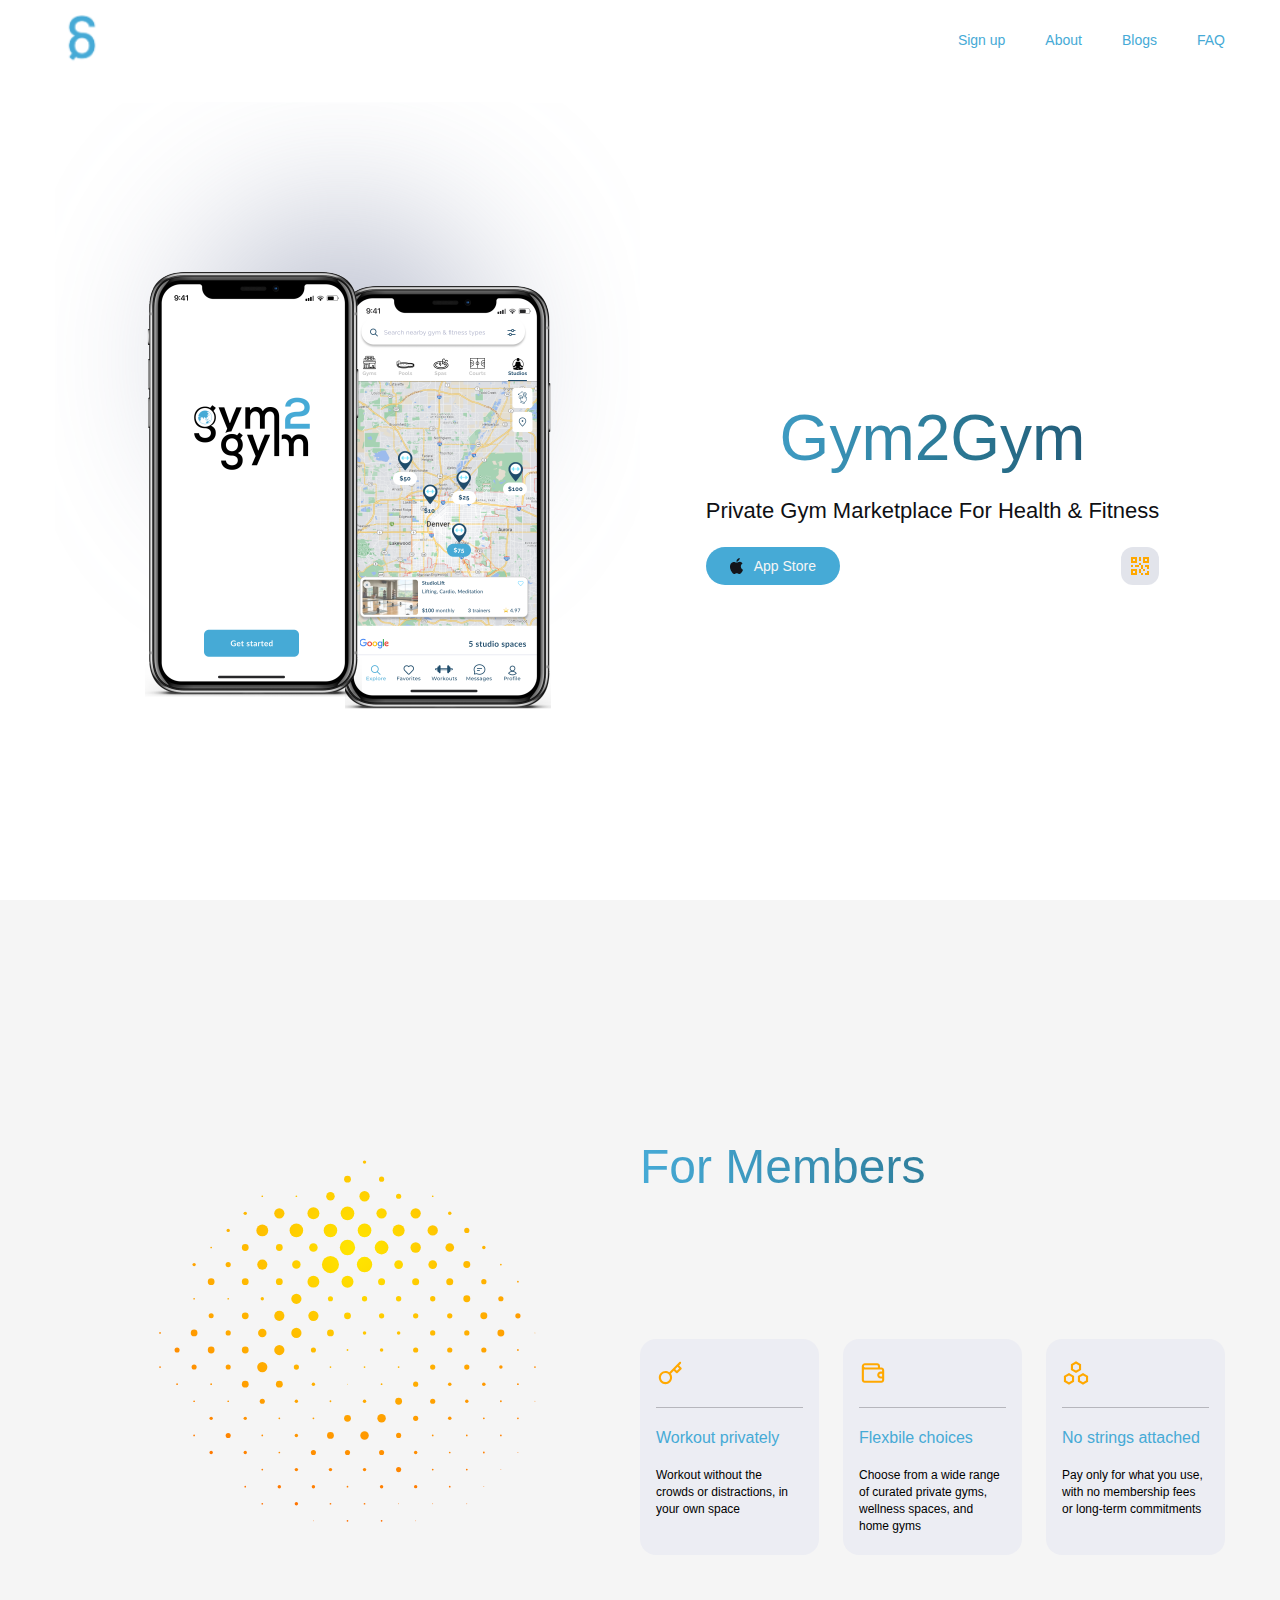
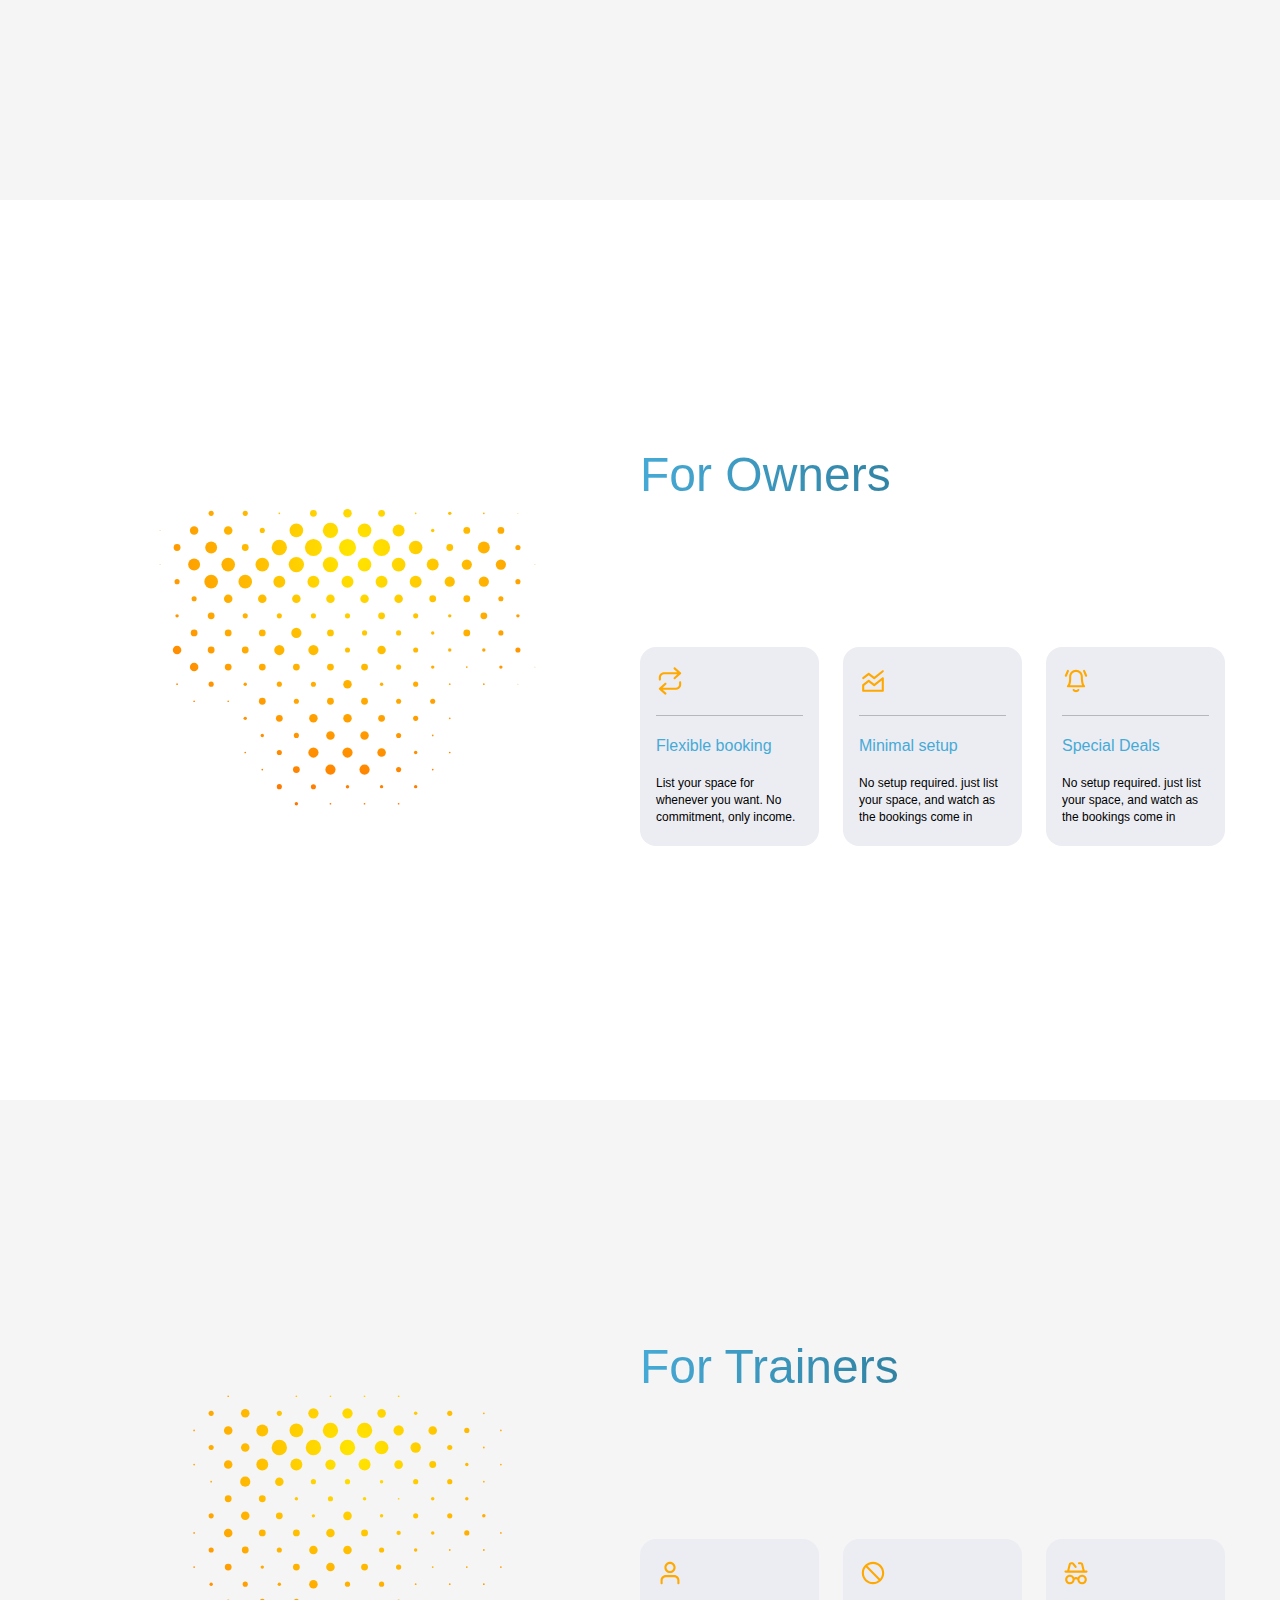
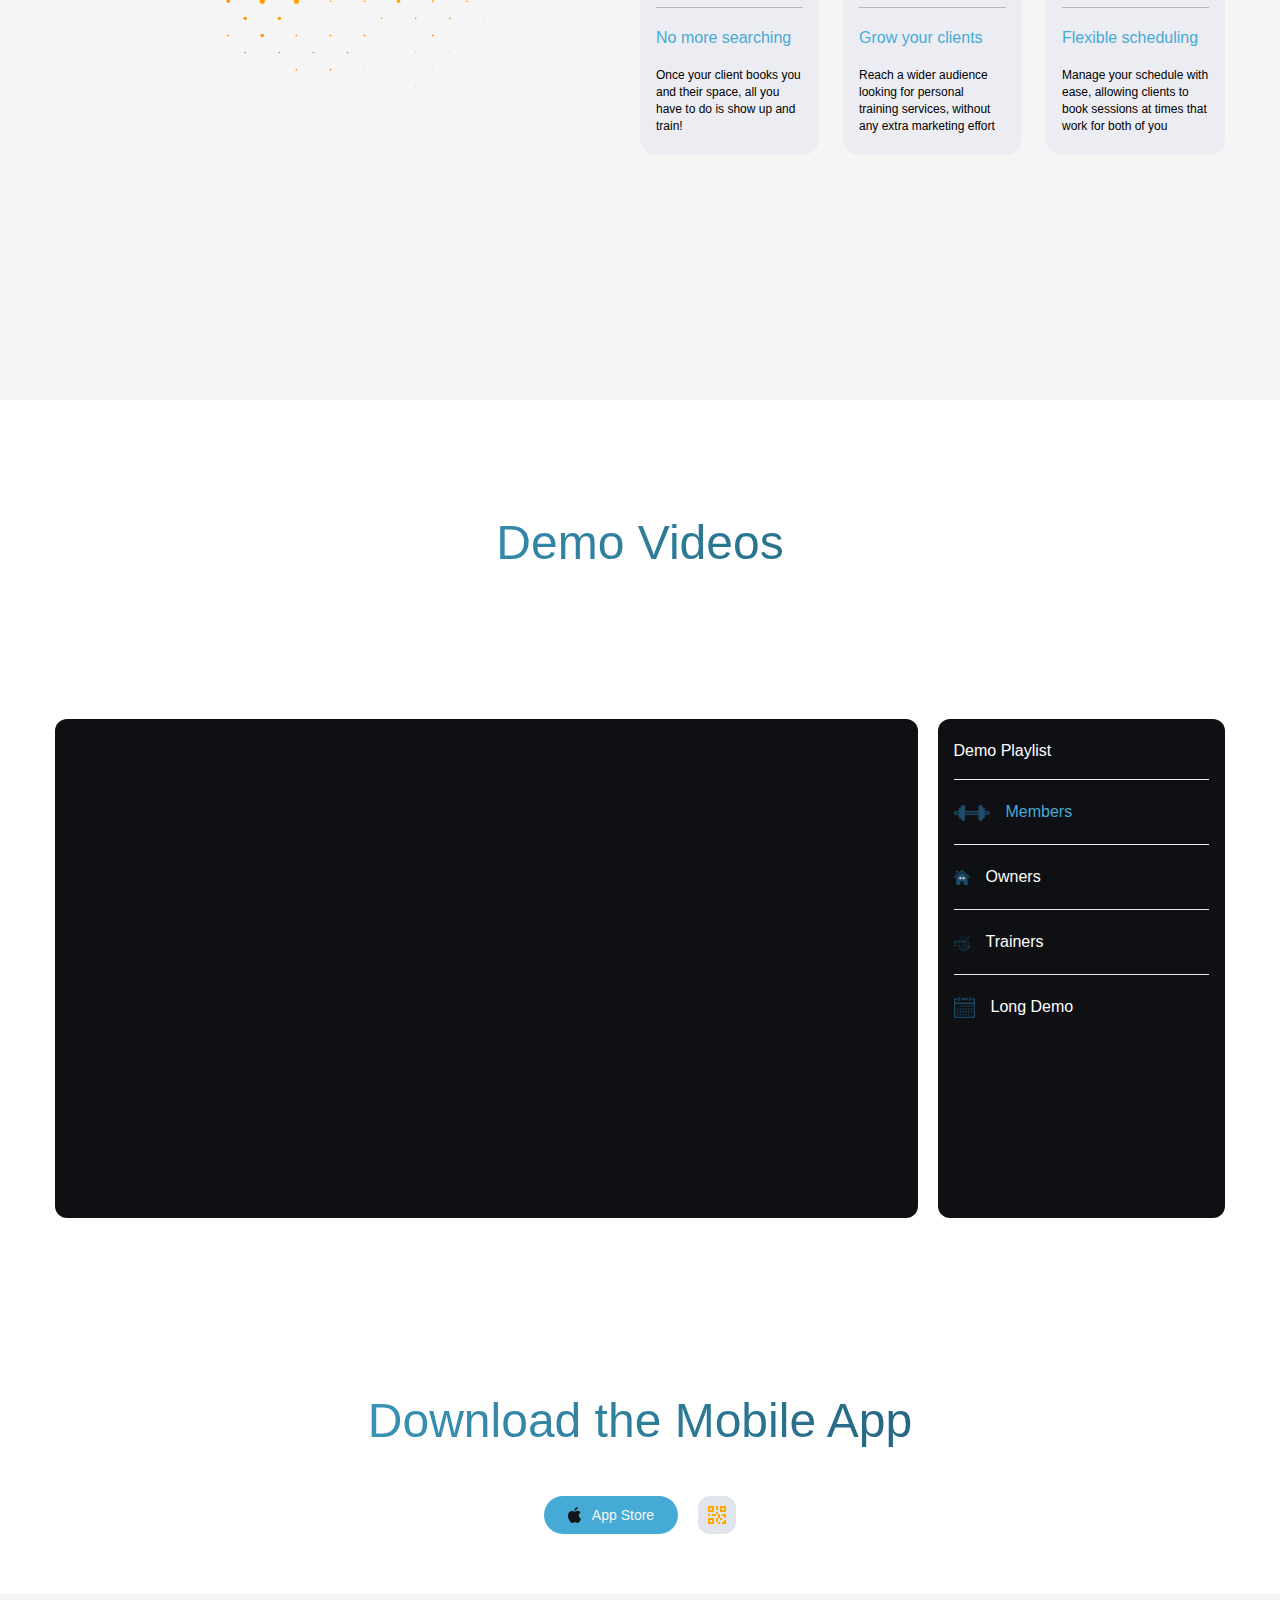
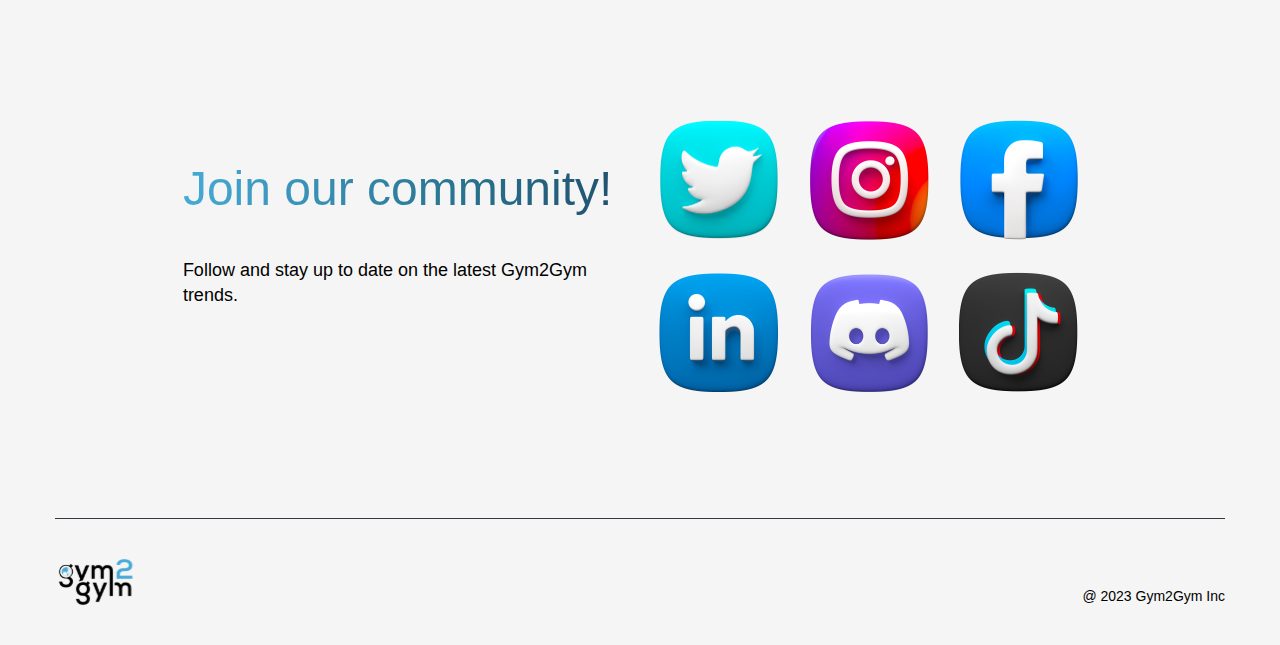
==== index.html @ 5cde36d1 "Updates" ====
<!doctype html><html lang="en"><head><meta property="og:title" content="Gym2Gym: Private fitness marketplace"/><meta property="og:description" content="Workout alone, monetize your space and make more training"/><meta property="og:image" content="https://images.squarespace-cdn.com/content/v1/6427b702afe20d4c73bdfea5/cabc0aff-1aff-4edd-b16f-970edc23be40/linktree.png?format=500w"/><meta property="og:url" content="https://draft.gym2gym.com"/><meta property="og:type" content="website"/><meta property="og:site_name" content="Gym2Gym"/><meta charset="utf-8"/><link rel="icon" href="/favicon.ico"/><meta name="viewport" content="width=device-width,initial-scale=1"/><meta name="theme-color" content="#46AAD6"/><link rel="apple-touch-icon" href="/logo192.png"/><link rel="manifest" href="/manifest.json"/><title>Gym2Gym Inc</title><link href="https://fonts.googleapis.com/css?family=IBM+Plex+Sans&display=swap" rel="stylesheet"><script src="https://cdn.jsdelivr.net/npm/jquery@3.4.1/dist/jquery.min.js"></script><link href="/static/css/2.68f0c4ae.chunk.css" rel="stylesheet"><link href="/static/css/main.1060219a.chunk.css" rel="stylesheet"></head><body><noscript>You need to enable JavaScript to run this app.</noscript><div id="root"></div><script>!function(e){function r(r){for(var n,l,f=r[0],i=r[1],a=r[2],c=0,s=[];c<f.length;c++)l=f[c],Object.prototype.hasOwnProperty.call(o,l)&&o[l]&&s.push(o[l][0]),o[l]=0;for(n in i)Object.prototype.hasOwnProperty.call(i,n)&&(e[n]=i[n]);for(p&&p(r);s.length;)s.shift()();return u.push.apply(u,a||[]),t()}function t(){for(var e,r=0;r<u.length;r++){for(var t=u[r],n=!0,f=1;f<t.length;f++){var i=t[f];0!==o[i]&&(n=!1)}n&&(u.splice(r--,1),e=l(l.s=t[0]))}return e}var n={},o={1:0},u=[];function l(r){if(n[r])return n[r].exports;var t=n[r]={i:r,l:!1,exports:{}};return e[r].call(t.exports,t,t.exports,l),t.l=!0,t.exports}l.m=e,l.c=n,l.d=function(e,r,t){l.o(e,r)||Object.defineProperty(e,r,{enumerable:!0,get:t})},l.r=function(e){"undefined"!=typeof Symbol&&Symbol.toStringTag&&Object.defineProperty(e,Symbol.toStringTag,{value:"Module"}),Object.defineProperty(e,"__esModule",{value:!0})},l.t=function(e,r){if(1&r&&(e=l(e)),8&r)return e;if(4&r&&"object"==typeof e&&e&&e.__esModule)return e;var t=Object.create(null);if(l.r(t),Object.defineProperty(t,"default",{enumerable:!0,value:e}),2&r&&"string"!=typeof e)for(var n in e)l.d(t,n,function(r){return e[r]}.bind(null,n));return t},l.n=function(e){var r=e&&e.__esModule?function(){return e.default}:function(){return e};return l.d(r,"a",r),r},l.o=function(e,r){return Object.prototype.hasOwnProperty.call(e,r)},l.p="/";var f=this["webpackJsonpg2g-v2"]=this["webpackJsonpg2g-v2"]||[],i=f.push.bind(f);f.push=r,f=f.slice();for(var a=0;a<f.length;a++)r(f[a]);var p=i;t()}([])</script><script src="/static/js/2.dd2d81be.chunk.js"></script><script src="/static/js/main.05eb0dbe.chunk.js"></script></body></html>
---- static/css/2.68f0c4ae.chunk.css ----
@charset "UTF-8";.slick-slider{box-sizing:border-box;-webkit-user-select:none;user-select:none;-webkit-touch-callout:none;-khtml-user-select:none;touch-action:pan-y;-webkit-tap-highlight-color:transparent}.slick-list,.slick-slider{position:relative;display:block}.slick-list{overflow:hidden;margin:0;padding:0}.slick-list:focus{outline:none}.slick-list.dragging{cursor:pointer;cursor:hand}.slick-slider .slick-list,.slick-slider .slick-track{-webkit-transform:translateZ(0);transform:translateZ(0)}.slick-track{position:relative;top:0;left:0;display:block;margin-left:auto;margin-right:auto}.slick-track:after,.slick-track:before{display:table;content:""}.slick-track:after{clear:both}.slick-loading .slick-track{visibility:hidden}.slick-slide{display:none;float:left;height:100%;min-height:1px}[dir=rtl] .slick-slide{float:right}.slick-slide img{display:block}.slick-slide.slick-loading img{display:none}.slick-slide.dragging img{pointer-events:none}.slick-initialized .slick-slide{display:block}.slick-loading .slick-slide{visibility:hidden}.slick-vertical .slick-slide{display:block;height:auto;border:1px solid transparent}.slick-arrow.slick-hidden{display:none}.slick-loading .slick-list{background:#fff url([data-uri]) 50% no-repeat}@font-face{font-family:"slick";font-weight:400;font-style:normal;src:url(/static/media/slick.ced611da.eot);src:url(/static/media/slick.ced611da.eot?#iefix) format("embedded-opentype"),url(/static/media/slick.b7c9e1e4.woff) format("woff"),url(/static/media/slick.d41f55a7.ttf) format("truetype"),url(/static/media/slick.f97e3bbf.svg#slick) format("svg")}.slick-next,.slick-prev{font-size:0;line-height:0;position:absolute;top:50%;display:block;width:20px;height:20px;padding:0;-webkit-transform:translateY(-50%);transform:translateY(-50%);cursor:pointer;border:none}.slick-next,.slick-next:focus,.slick-next:hover,.slick-prev,.slick-prev:focus,.slick-prev:hover{color:transparent;outline:none;background:transparent}.slick-next:focus:before,.slick-next:hover:before,.slick-prev:focus:before,.slick-prev:hover:before{opacity:1}.slick-next.slick-disabled:before,.slick-prev.slick-disabled:before{opacity:.25}.slick-next:before,.slick-prev:before{font-family:"slick";font-size:20px;line-height:1;opacity:.75;color:#fff;-webkit-font-smoothing:antialiased;-moz-osx-font-smoothing:grayscale}.slick-prev{left:-25px}[dir=rtl] .slick-prev{right:-25px;left:auto}.slick-prev:before{content:"←"}[dir=rtl] .slick-prev:before{content:"→"}.slick-next{right:-25px}[dir=rtl] .slick-next{right:auto;left:-25px}.slick-next:before{content:"→"}[dir=rtl] .slick-next:before{content:"←"}.slick-dotted.slick-slider{margin-bottom:30px}.slick-dots{position:absolute;bottom:-25px;display:block;width:100%;padding:0;margin:0;list-style:none;text-align:center}.slick-dots li{position:relative;display:inline-block;margin:0 5px;padding:0}.slick-dots li,.slick-dots li button{width:20px;height:20px;cursor:pointer}.slick-dots li button{font-size:0;line-height:0;display:block;padding:5px;color:transparent;border:0;outline:none;background:transparent}.slick-dots li button:focus,.slick-dots li button:hover{outline:none}.slick-dots li button:focus:before,.slick-dots li button:hover:before{opacity:1}.slick-dots li button:before{font-family:"slick";font-size:6px;line-height:20px;position:absolute;top:0;left:0;width:20px;height:20px;content:"•";text-align:center;opacity:.25;color:#000;-webkit-font-smoothing:antialiased;-moz-osx-font-smoothing:grayscale}.slick-dots li.slick-active button:before{opacity:.75;color:#000}
/*# sourceMappingURL=2.68f0c4ae.chunk.css.map */
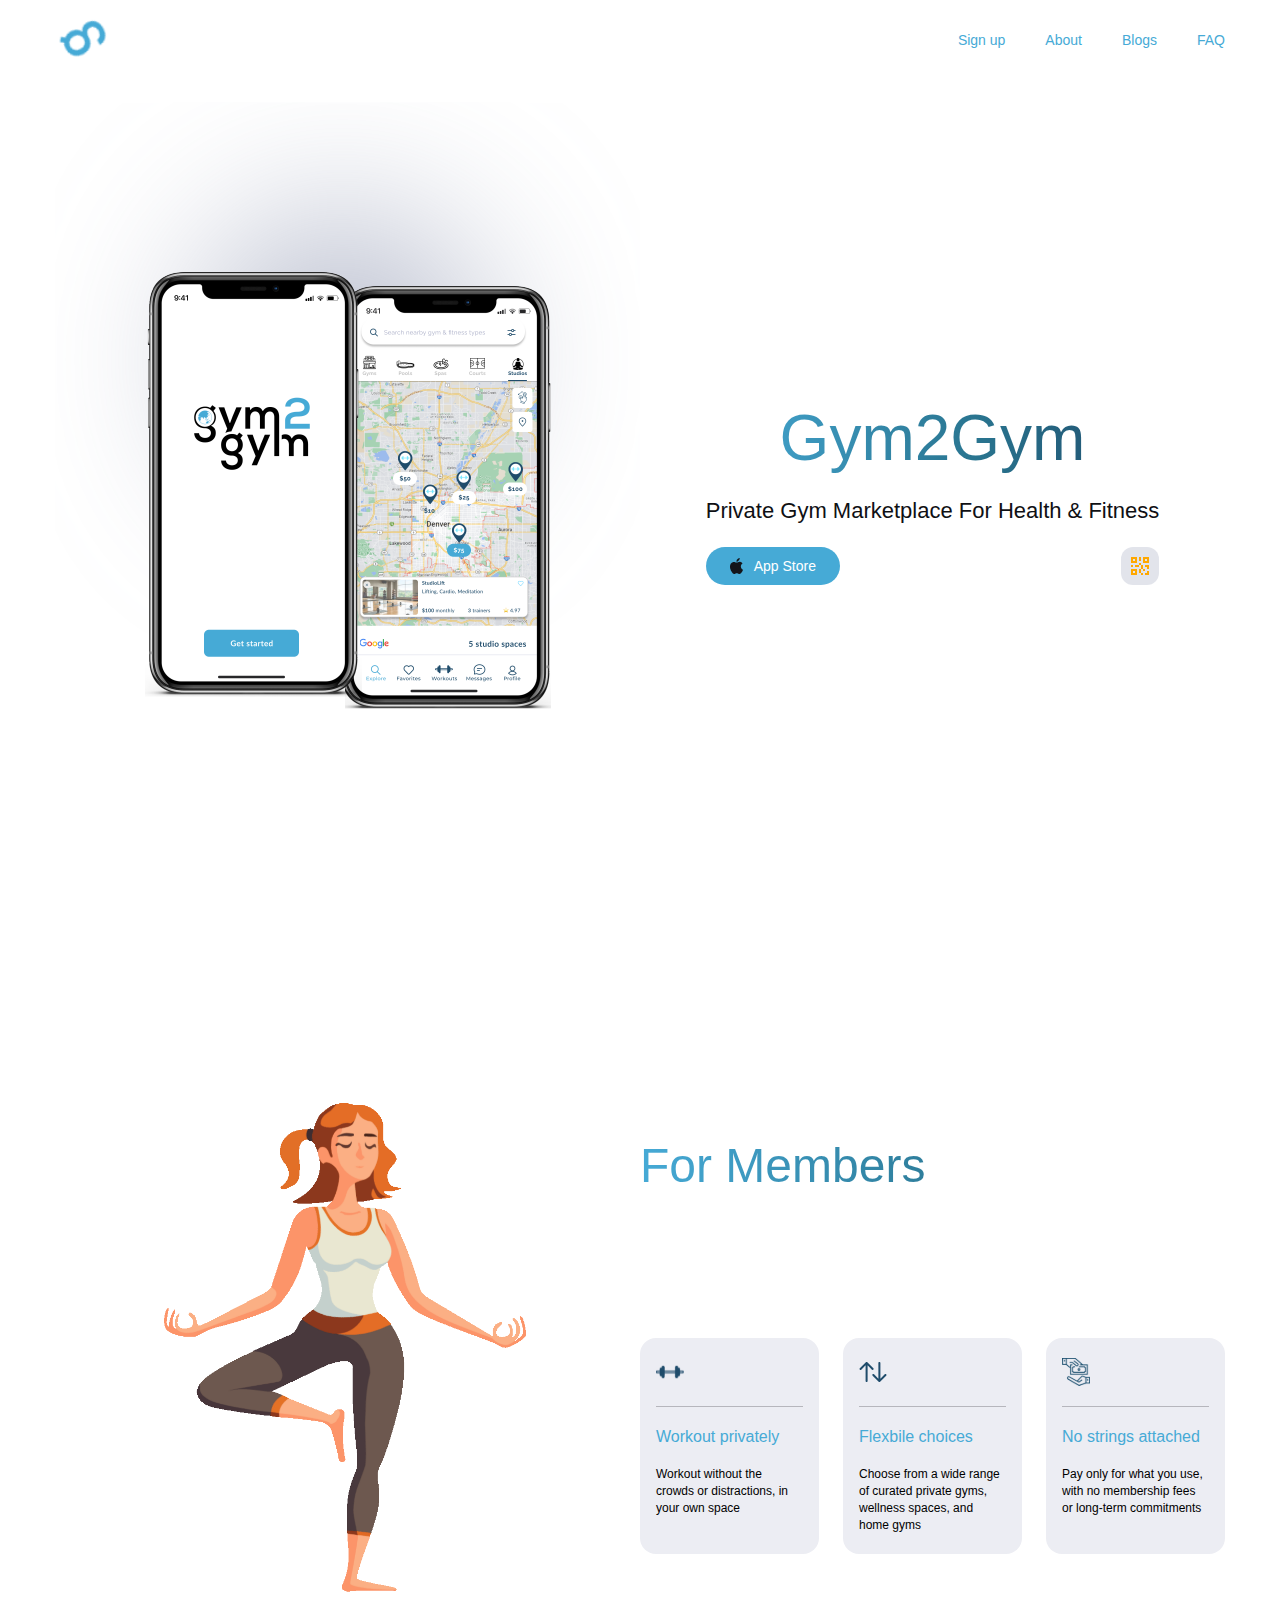
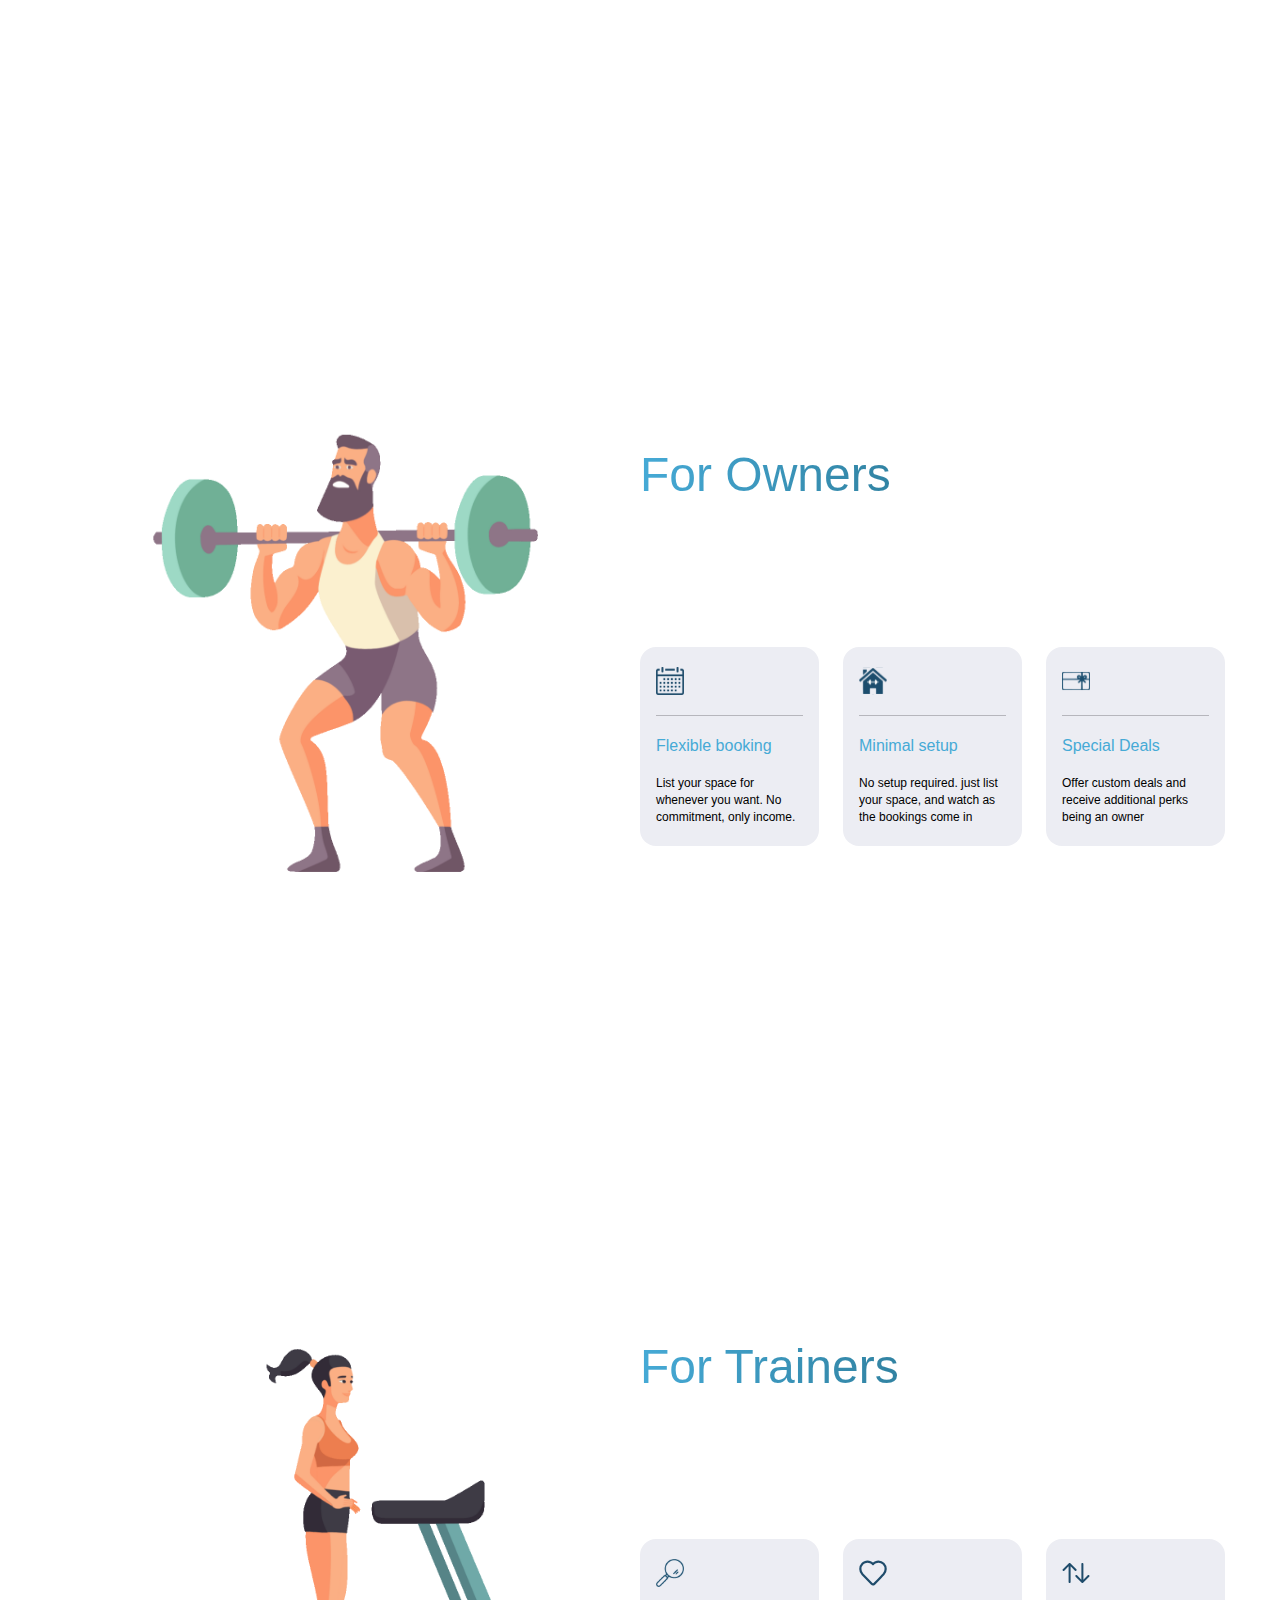
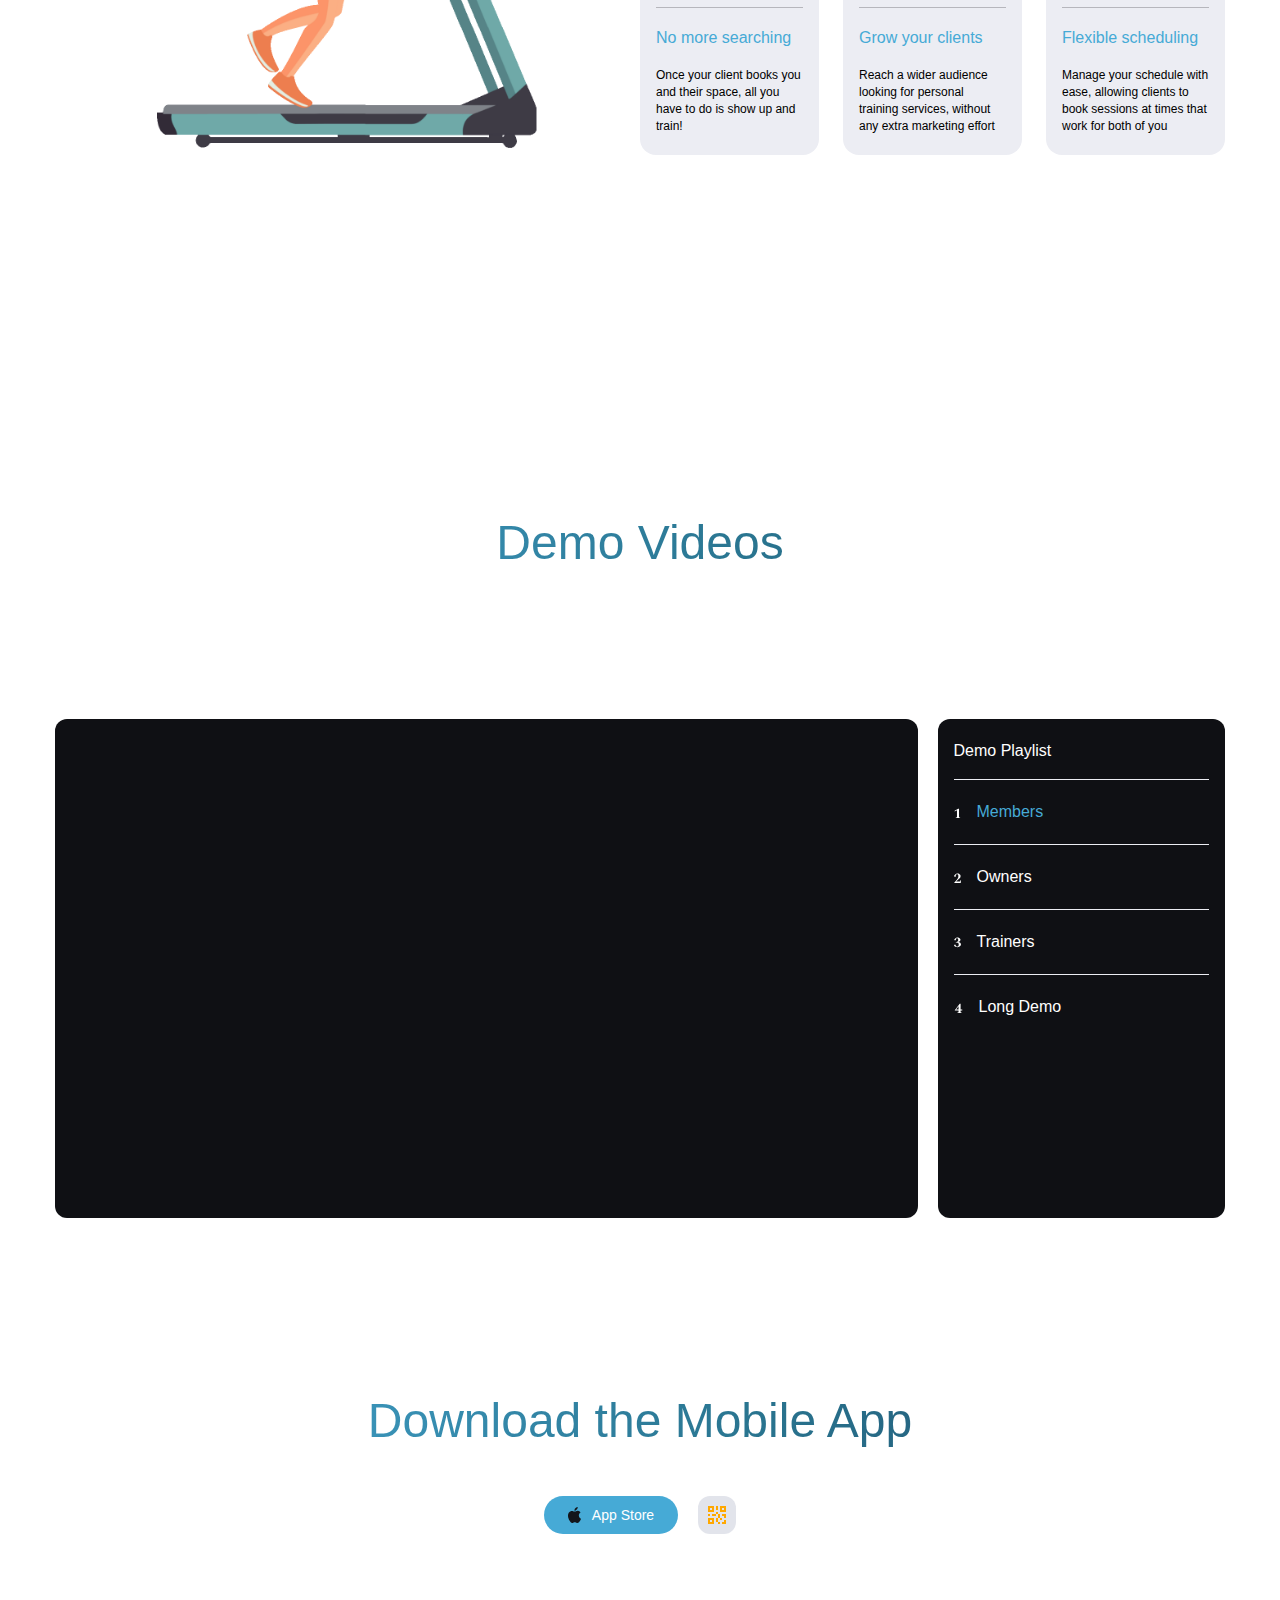
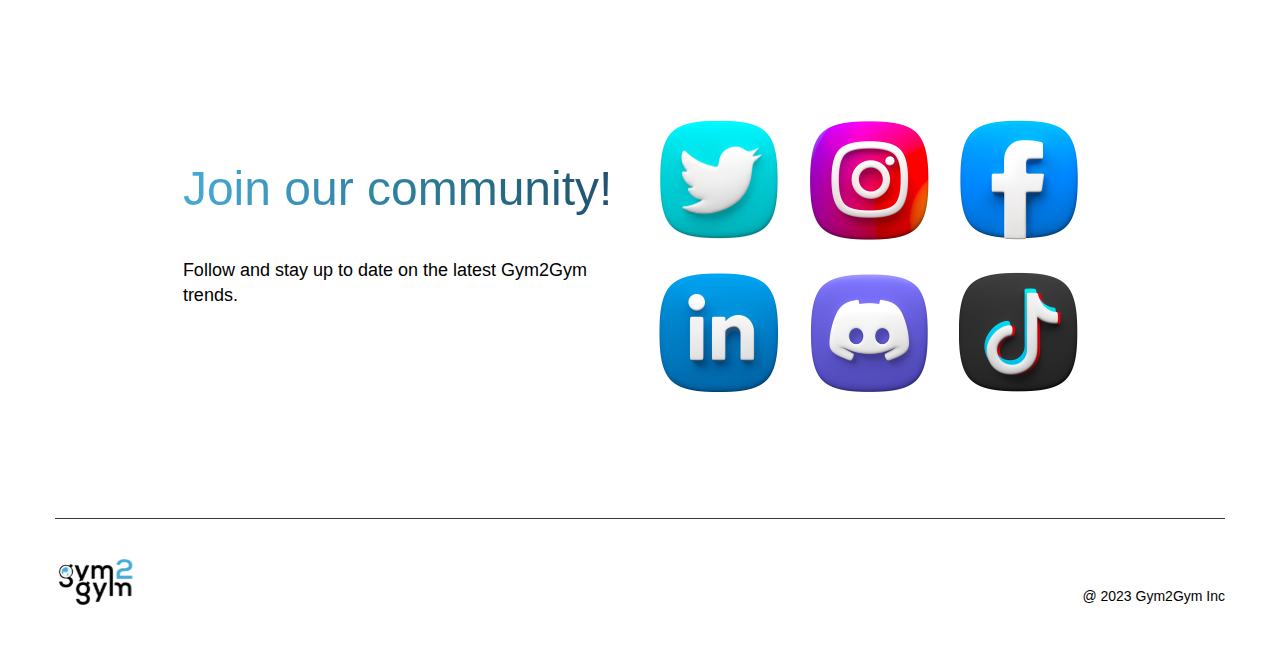
==== commit 5f836e7f: "Updates" ====
--- a/index.html
+++ b/index.html
@@ -1 +1 @@
-<!doctype html><html lang="en"><head><meta property="og:title" content="Gym2Gym: Private fitness marketplace"/><meta property="og:description" content="Workout alone, monetize your space and make more training"/><meta property="og:image" content="https://images.squarespace-cdn.com/content/v1/6427b702afe20d4c73bdfea5/cabc0aff-1aff-4edd-b16f-970edc23be40/linktree.png?format=500w"/><meta property="og:url" content="https://draft.gym2gym.com"/><meta property="og:type" content="website"/><meta property="og:site_name" content="Gym2Gym"/><meta charset="utf-8"/><link rel="icon" href="/favicon.ico"/><meta name="viewport" content="width=device-width,initial-scale=1"/><meta name="theme-color" content="#46AAD6"/><link rel="apple-touch-icon" href="/logo192.png"/><link rel="manifest" href="/manifest.json"/><title>Gym2Gym Inc</title><link href="https://fonts.googleapis.com/css?family=IBM+Plex+Sans&display=swap" rel="stylesheet"><script src="https://cdn.jsdelivr.net/npm/jquery@3.4.1/dist/jquery.min.js"></script><link href="/static/css/2.68f0c4ae.chunk.css" rel="stylesheet"><link href="/static/css/main.1060219a.chunk.css" rel="stylesheet"></head><body><noscript>You need to enable JavaScript to run this app.</noscript><div id="root"></div><script>!function(e){function r(r){for(var n,l,f=r[0],i=r[1],a=r[2],c=0,s=[];c<f.length;c++)l=f[c],Object.prototype.hasOwnProperty.call(o,l)&&o[l]&&s.push(o[l][0]),o[l]=0;for(n in i)Object.prototype.hasOwnProperty.call(i,n)&&(e[n]=i[n]);for(p&&p(r);s.length;)s.shift()();return u.push.apply(u,a||[]),t()}function t(){for(var e,r=0;r<u.length;r++){for(var t=u[r],n=!0,f=1;f<t.length;f++){var i=t[f];0!==o[i]&&(n=!1)}n&&(u.splice(r--,1),e=l(l.s=t[0]))}return e}var n={},o={1:0},u=[];function l(r){if(n[r])return n[r].exports;var t=n[r]={i:r,l:!1,exports:{}};return e[r].call(t.exports,t,t.exports,l),t.l=!0,t.exports}l.m=e,l.c=n,l.d=function(e,r,t){l.o(e,r)||Object.defineProperty(e,r,{enumerable:!0,get:t})},l.r=function(e){"undefined"!=typeof Symbol&&Symbol.toStringTag&&Object.defineProperty(e,Symbol.toStringTag,{value:"Module"}),Object.defineProperty(e,"__esModule",{value:!0})},l.t=function(e,r){if(1&r&&(e=l(e)),8&r)return e;if(4&r&&"object"==typeof e&&e&&e.__esModule)return e;var t=Object.create(null);if(l.r(t),Object.defineProperty(t,"default",{enumerable:!0,value:e}),2&r&&"string"!=typeof e)for(var n in e)l.d(t,n,function(r){return e[r]}.bind(null,n));return t},l.n=function(e){var r=e&&e.__esModule?function(){return e.default}:function(){return e};return l.d(r,"a",r),r},l.o=function(e,r){return Object.prototype.hasOwnProperty.call(e,r)},l.p="/";var f=this["webpackJsonpg2g-v2"]=this["webpackJsonpg2g-v2"]||[],i=f.push.bind(f);f.push=r,f=f.slice();for(var a=0;a<f.length;a++)r(f[a]);var p=i;t()}([])</script><script src="/static/js/2.dd2d81be.chunk.js"></script><script src="/static/js/main.05eb0dbe.chunk.js"></script></body></html>+<!doctype html><html lang="en"><head><meta property="og:title" content="Gym2Gym: Private fitness marketplace"/><meta property="og:description" content="Workout alone, monetize your space and make more training"/><meta property="og:image" content="https://images.squarespace-cdn.com/content/v1/6427b702afe20d4c73bdfea5/cabc0aff-1aff-4edd-b16f-970edc23be40/linktree.png?format=500w"/><meta property="og:url" content="https://draft.gym2gym.com"/><meta property="og:type" content="website"/><meta property="og:site_name" content="Gym2Gym"/><meta charset="utf-8"/><link rel="icon" href="/favicon.ico"/><meta name="viewport" content="width=device-width,initial-scale=1"/><meta name="theme-color" content="#46AAD6"/><link rel="apple-touch-icon" href="/logo192.png"/><link rel="manifest" href="/manifest.json"/><title>Gym2Gym Inc</title><link href="https://fonts.googleapis.com/css?family=IBM+Plex+Sans&display=swap" rel="stylesheet"><script src="https://cdn.jsdelivr.net/npm/jquery@3.4.1/dist/jquery.min.js"></script><link href="/static/css/2.68f0c4ae.chunk.css" rel="stylesheet"><link href="/static/css/main.f23c7649.chunk.css" rel="stylesheet"></head><body><noscript>You need to enable JavaScript to run this app.</noscript><div id="root"></div><script>!function(e){function r(r){for(var n,l,f=r[0],i=r[1],a=r[2],c=0,s=[];c<f.length;c++)l=f[c],Object.prototype.hasOwnProperty.call(o,l)&&o[l]&&s.push(o[l][0]),o[l]=0;for(n in i)Object.prototype.hasOwnProperty.call(i,n)&&(e[n]=i[n]);for(p&&p(r);s.length;)s.shift()();return u.push.apply(u,a||[]),t()}function t(){for(var e,r=0;r<u.length;r++){for(var t=u[r],n=!0,f=1;f<t.length;f++){var i=t[f];0!==o[i]&&(n=!1)}n&&(u.splice(r--,1),e=l(l.s=t[0]))}return e}var n={},o={1:0},u=[];function l(r){if(n[r])return n[r].exports;var t=n[r]={i:r,l:!1,exports:{}};return e[r].call(t.exports,t,t.exports,l),t.l=!0,t.exports}l.m=e,l.c=n,l.d=function(e,r,t){l.o(e,r)||Object.defineProperty(e,r,{enumerable:!0,get:t})},l.r=function(e){"undefined"!=typeof Symbol&&Symbol.toStringTag&&Object.defineProperty(e,Symbol.toStringTag,{value:"Module"}),Object.defineProperty(e,"__esModule",{value:!0})},l.t=function(e,r){if(1&r&&(e=l(e)),8&r)return e;if(4&r&&"object"==typeof e&&e&&e.__esModule)return e;var t=Object.create(null);if(l.r(t),Object.defineProperty(t,"default",{enumerable:!0,value:e}),2&r&&"string"!=typeof e)for(var n in e)l.d(t,n,function(r){return e[r]}.bind(null,n));return t},l.n=function(e){var r=e&&e.__esModule?function(){return e.default}:function(){return e};return l.d(r,"a",r),r},l.o=function(e,r){return Object.prototype.hasOwnProperty.call(e,r)},l.p="/";var f=this["webpackJsonpg2g-v2"]=this["webpackJsonpg2g-v2"]||[],i=f.push.bind(f);f.push=r,f=f.slice();for(var a=0;a<f.length;a++)r(f[a]);var p=i;t()}([])</script><script src="/static/js/2.d4641052.chunk.js"></script><script src="/static/js/main.b7a47eb3.chunk.js"></script></body></html>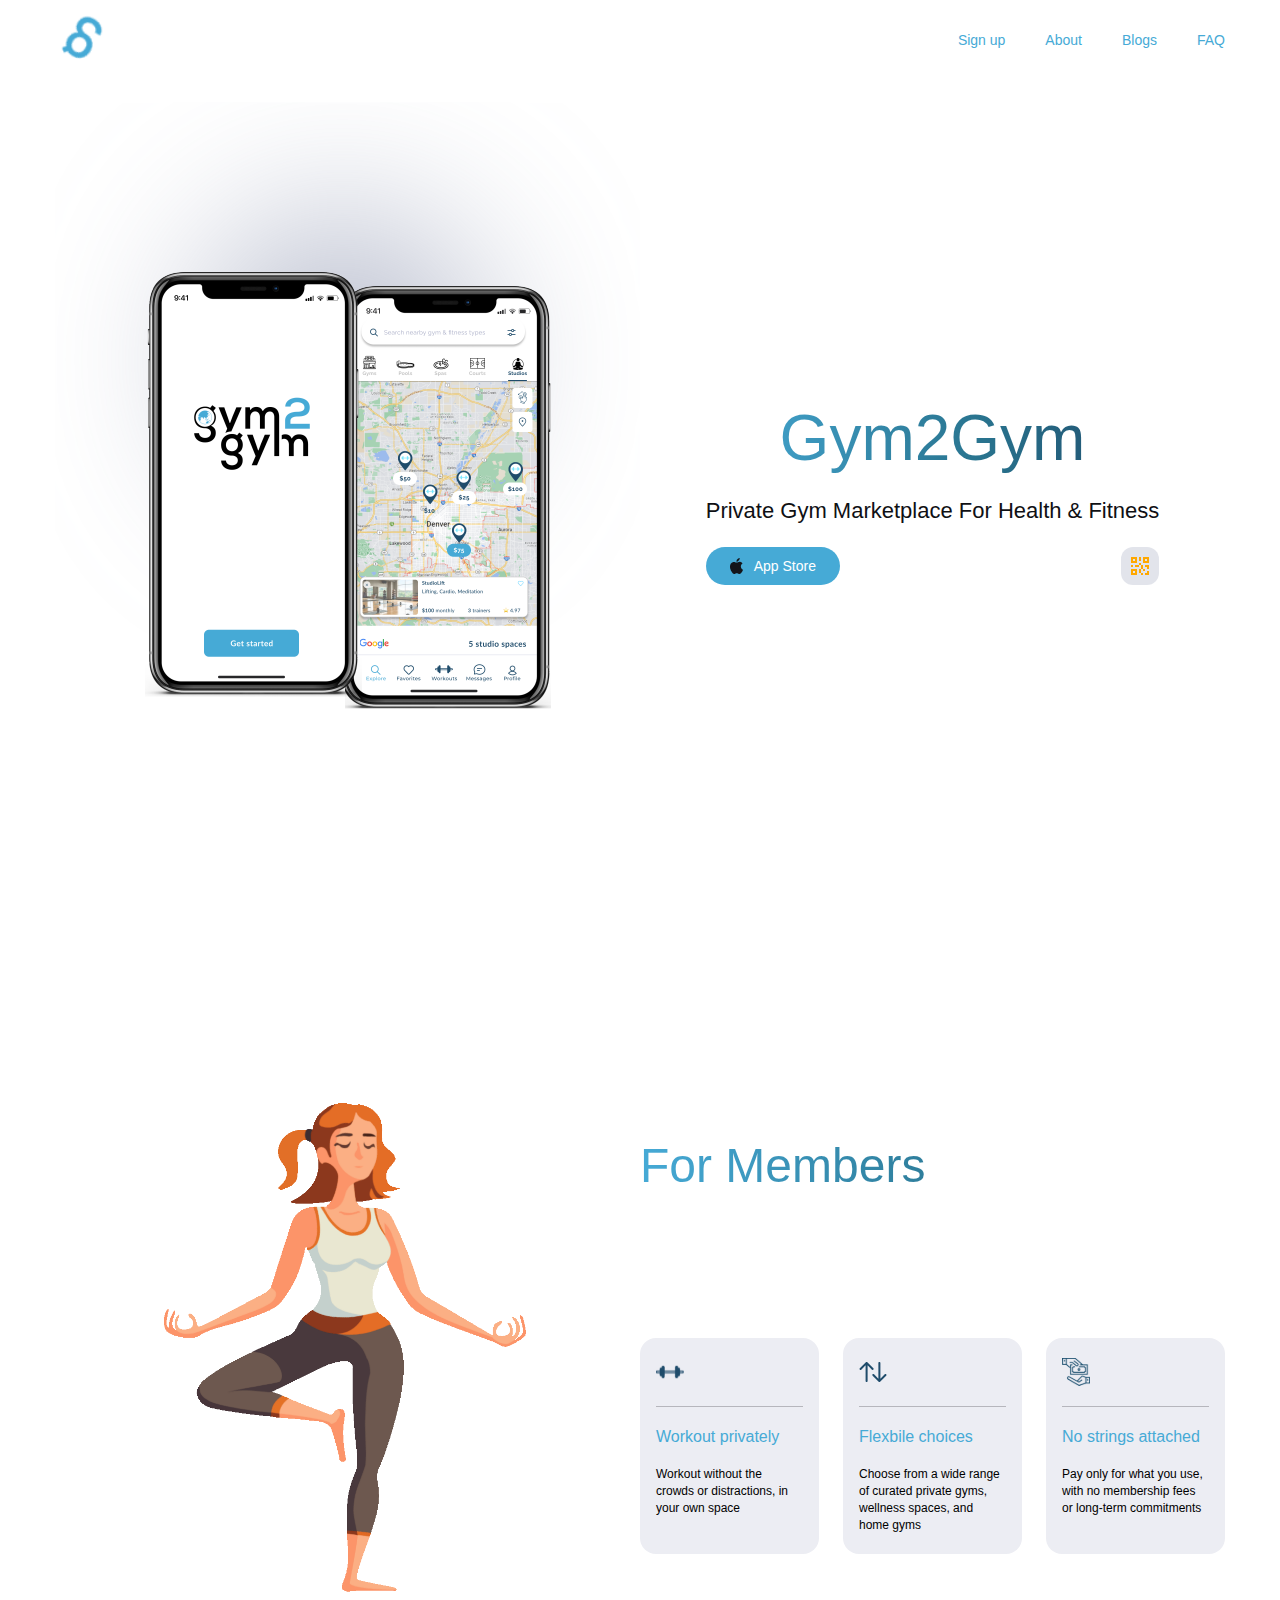
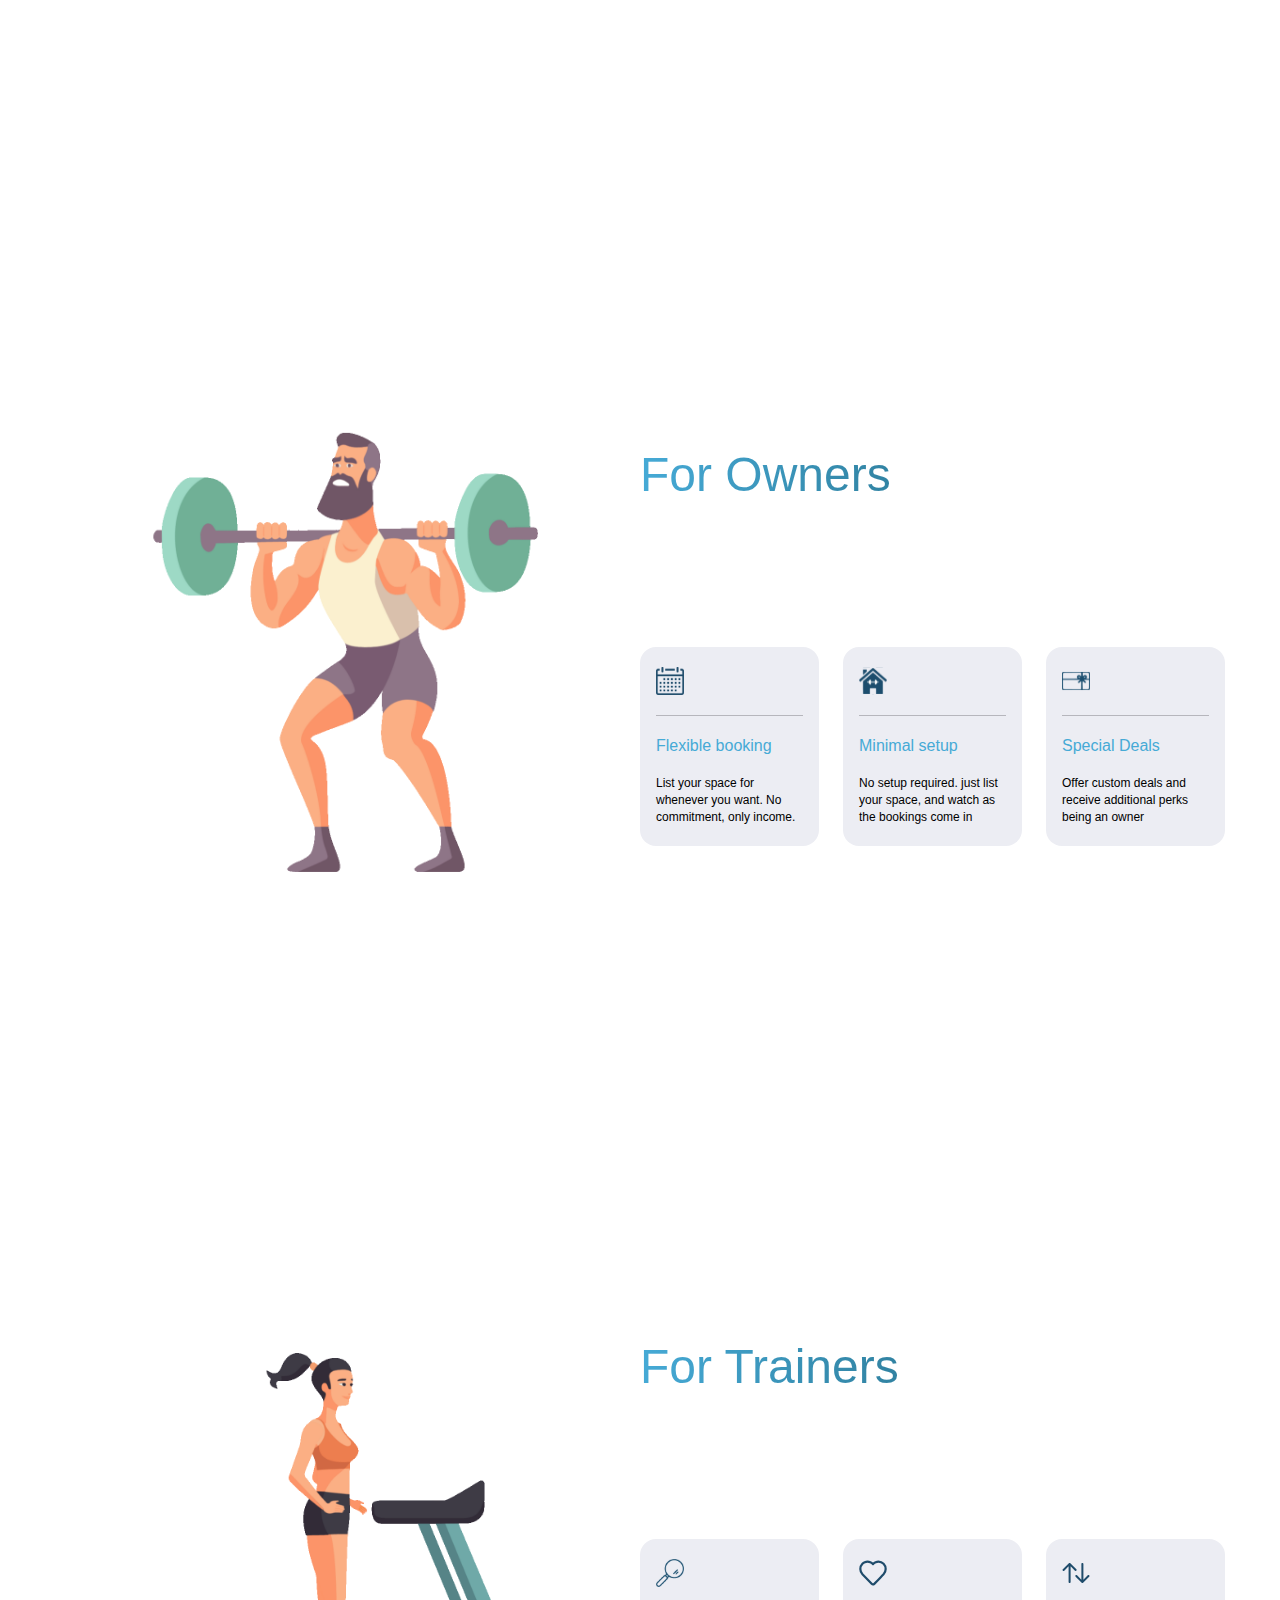
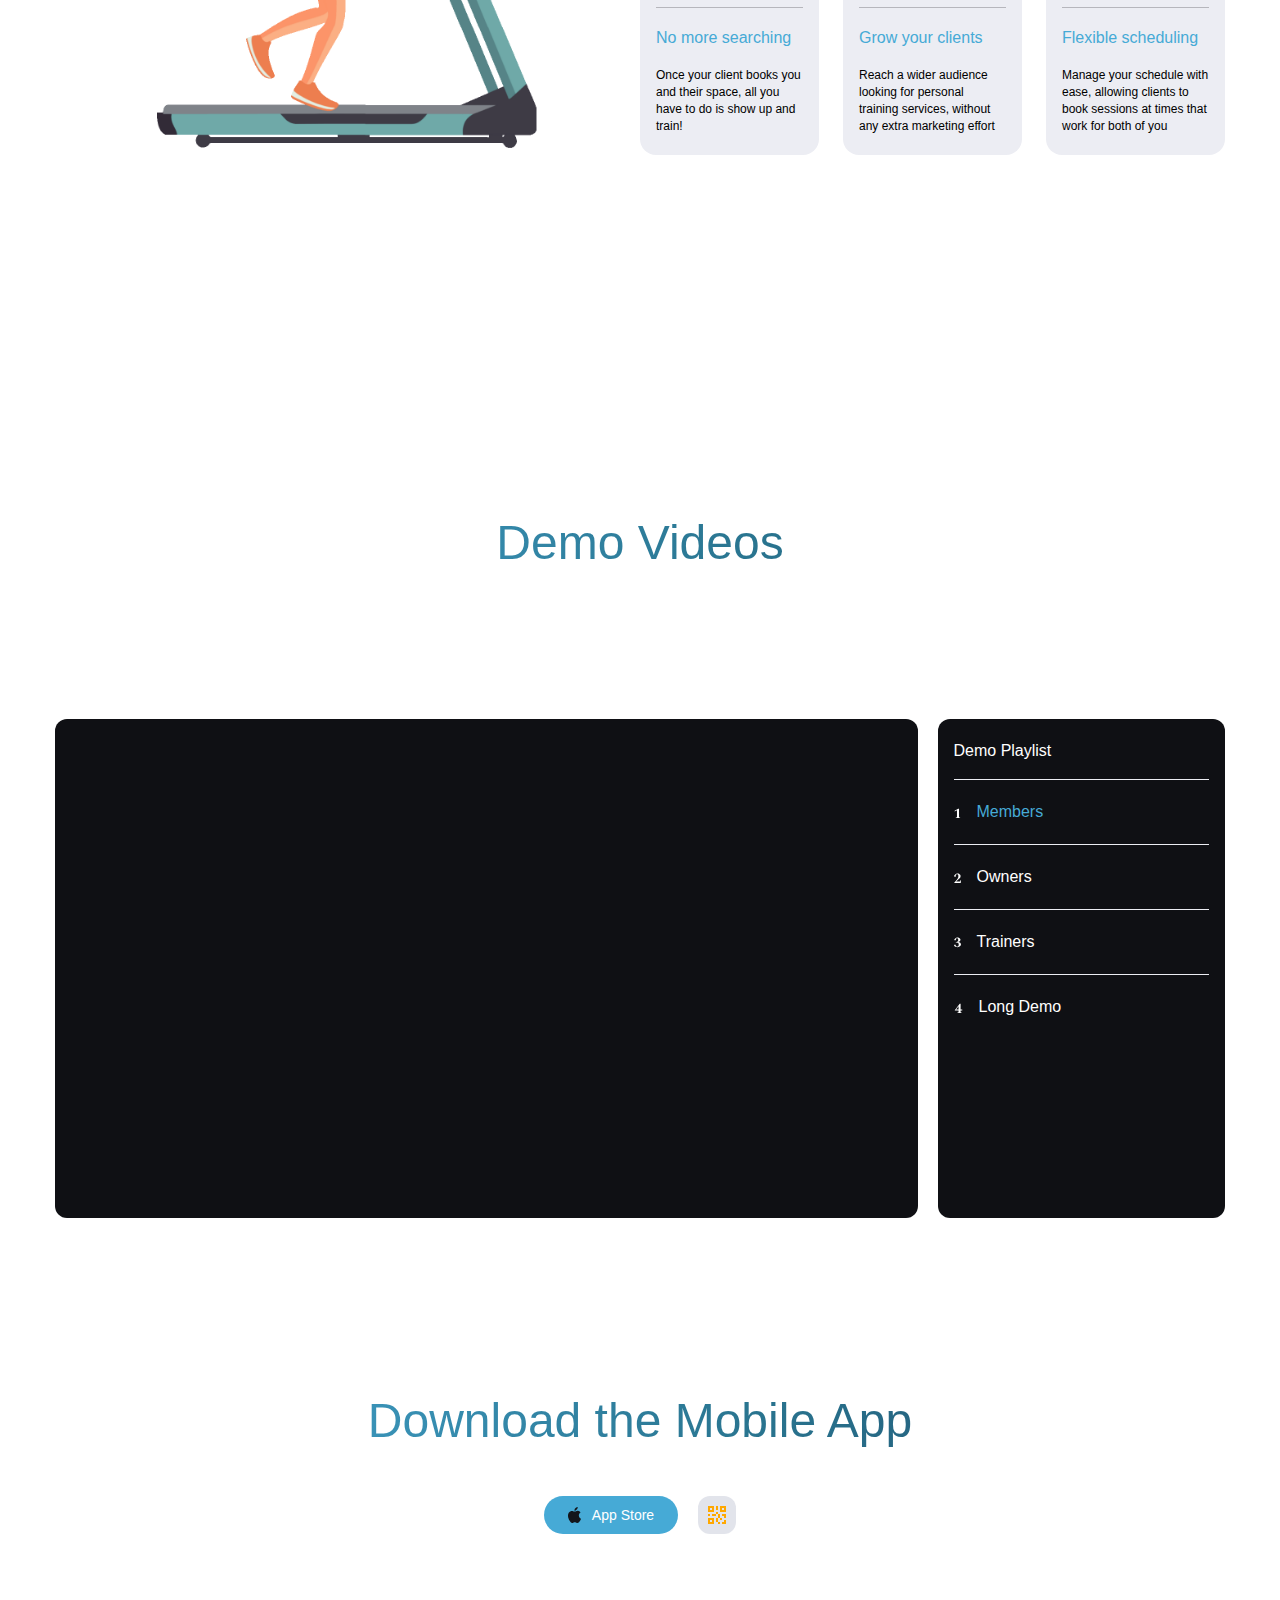
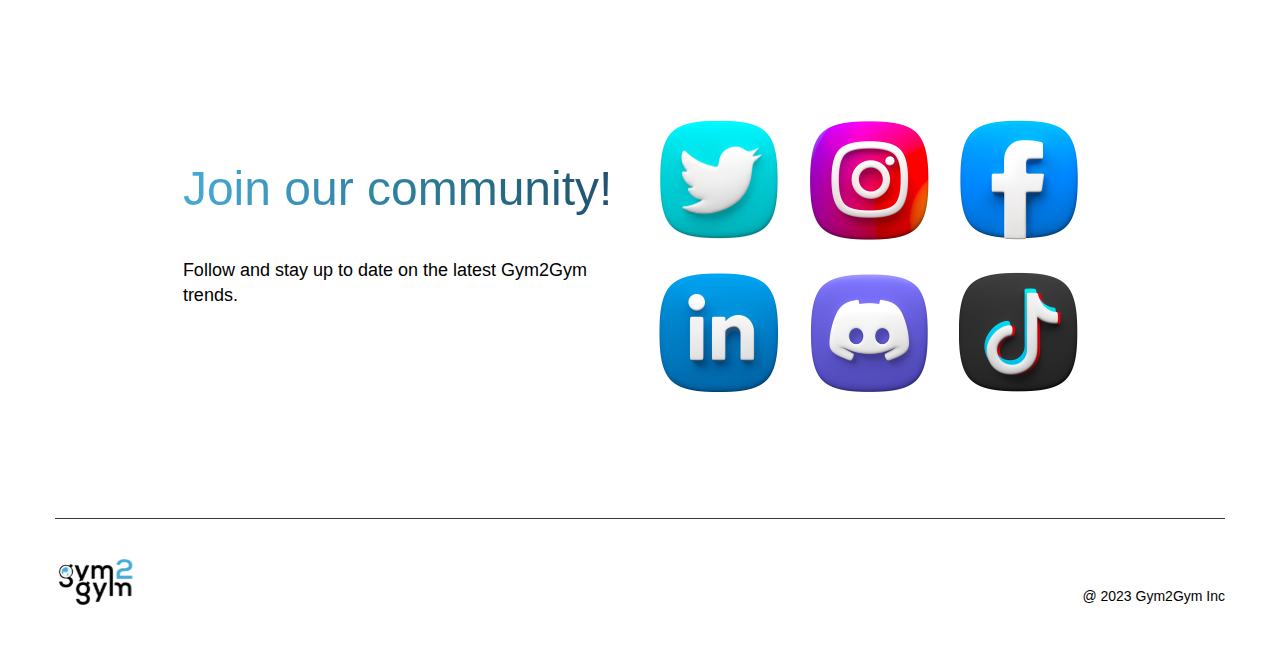
==== commit 2a01cdbf: "Updates" ====
--- a/index.html
+++ b/index.html
@@ -1 +1 @@
-<!doctype html><html lang="en"><head><meta property="og:title" content="Gym2Gym: Private fitness marketplace"/><meta property="og:description" content="Workout alone, monetize your space and make more training"/><meta property="og:image" content="https://images.squarespace-cdn.com/content/v1/6427b702afe20d4c73bdfea5/cabc0aff-1aff-4edd-b16f-970edc23be40/linktree.png?format=500w"/><meta property="og:url" content="https://draft.gym2gym.com"/><meta property="og:type" content="website"/><meta property="og:site_name" content="Gym2Gym"/><meta charset="utf-8"/><link rel="icon" href="/favicon.ico"/><meta name="viewport" content="width=device-width,initial-scale=1"/><meta name="theme-color" content="#46AAD6"/><link rel="apple-touch-icon" href="/logo192.png"/><link rel="manifest" href="/manifest.json"/><title>Gym2Gym Inc</title><link href="https://fonts.googleapis.com/css?family=IBM+Plex+Sans&display=swap" rel="stylesheet"><script src="https://cdn.jsdelivr.net/npm/jquery@3.4.1/dist/jquery.min.js"></script><link href="/static/css/2.68f0c4ae.chunk.css" rel="stylesheet"><link href="/static/css/main.f23c7649.chunk.css" rel="stylesheet"></head><body><noscript>You need to enable JavaScript to run this app.</noscript><div id="root"></div><script>!function(e){function r(r){for(var n,l,f=r[0],i=r[1],a=r[2],c=0,s=[];c<f.length;c++)l=f[c],Object.prototype.hasOwnProperty.call(o,l)&&o[l]&&s.push(o[l][0]),o[l]=0;for(n in i)Object.prototype.hasOwnProperty.call(i,n)&&(e[n]=i[n]);for(p&&p(r);s.length;)s.shift()();return u.push.apply(u,a||[]),t()}function t(){for(var e,r=0;r<u.length;r++){for(var t=u[r],n=!0,f=1;f<t.length;f++){var i=t[f];0!==o[i]&&(n=!1)}n&&(u.splice(r--,1),e=l(l.s=t[0]))}return e}var n={},o={1:0},u=[];function l(r){if(n[r])return n[r].exports;var t=n[r]={i:r,l:!1,exports:{}};return e[r].call(t.exports,t,t.exports,l),t.l=!0,t.exports}l.m=e,l.c=n,l.d=function(e,r,t){l.o(e,r)||Object.defineProperty(e,r,{enumerable:!0,get:t})},l.r=function(e){"undefined"!=typeof Symbol&&Symbol.toStringTag&&Object.defineProperty(e,Symbol.toStringTag,{value:"Module"}),Object.defineProperty(e,"__esModule",{value:!0})},l.t=function(e,r){if(1&r&&(e=l(e)),8&r)return e;if(4&r&&"object"==typeof e&&e&&e.__esModule)return e;var t=Object.create(null);if(l.r(t),Object.defineProperty(t,"default",{enumerable:!0,value:e}),2&r&&"string"!=typeof e)for(var n in e)l.d(t,n,function(r){return e[r]}.bind(null,n));return t},l.n=function(e){var r=e&&e.__esModule?function(){return e.default}:function(){return e};return l.d(r,"a",r),r},l.o=function(e,r){return Object.prototype.hasOwnProperty.call(e,r)},l.p="/";var f=this["webpackJsonpg2g-v2"]=this["webpackJsonpg2g-v2"]||[],i=f.push.bind(f);f.push=r,f=f.slice();for(var a=0;a<f.length;a++)r(f[a]);var p=i;t()}([])</script><script src="/static/js/2.d4641052.chunk.js"></script><script src="/static/js/main.b7a47eb3.chunk.js"></script></body></html>+<!doctype html><html lang="en"><head><meta property="og:title" content="Gym2Gym: Private fitness marketplace"/><meta property="og:description" content="Workout alone, monetize your space and make more training"/><meta property="og:image" content="https://images.squarespace-cdn.com/content/v1/6427b702afe20d4c73bdfea5/cabc0aff-1aff-4edd-b16f-970edc23be40/linktree.png?format=500w"/><meta property="og:url" content="https://draft.gym2gym.com"/><meta property="og:type" content="website"/><meta property="og:site_name" content="Gym2Gym"/><meta charset="utf-8"/><link rel="icon" href="/favicon.ico"/><meta name="viewport" content="width=device-width,initial-scale=1"/><meta name="theme-color" content="#46AAD6"/><link rel="apple-touch-icon" href="/logo192.png"/><link rel="manifest" href="/manifest.json"/><title>Gym2Gym Inc</title><link href="https://fonts.googleapis.com/css?family=IBM+Plex+Sans&display=swap" rel="stylesheet"><script src="https://cdn.jsdelivr.net/npm/jquery@3.4.1/dist/jquery.min.js"></script><link href="/static/css/2.68f0c4ae.chunk.css" rel="stylesheet"><link href="/static/css/main.3af68953.chunk.css" rel="stylesheet"></head><body><noscript>You need to enable JavaScript to run this app.</noscript><div id="root"></div><script>!function(e){function r(r){for(var n,l,f=r[0],i=r[1],a=r[2],c=0,s=[];c<f.length;c++)l=f[c],Object.prototype.hasOwnProperty.call(o,l)&&o[l]&&s.push(o[l][0]),o[l]=0;for(n in i)Object.prototype.hasOwnProperty.call(i,n)&&(e[n]=i[n]);for(p&&p(r);s.length;)s.shift()();return u.push.apply(u,a||[]),t()}function t(){for(var e,r=0;r<u.length;r++){for(var t=u[r],n=!0,f=1;f<t.length;f++){var i=t[f];0!==o[i]&&(n=!1)}n&&(u.splice(r--,1),e=l(l.s=t[0]))}return e}var n={},o={1:0},u=[];function l(r){if(n[r])return n[r].exports;var t=n[r]={i:r,l:!1,exports:{}};return e[r].call(t.exports,t,t.exports,l),t.l=!0,t.exports}l.m=e,l.c=n,l.d=function(e,r,t){l.o(e,r)||Object.defineProperty(e,r,{enumerable:!0,get:t})},l.r=function(e){"undefined"!=typeof Symbol&&Symbol.toStringTag&&Object.defineProperty(e,Symbol.toStringTag,{value:"Module"}),Object.defineProperty(e,"__esModule",{value:!0})},l.t=function(e,r){if(1&r&&(e=l(e)),8&r)return e;if(4&r&&"object"==typeof e&&e&&e.__esModule)return e;var t=Object.create(null);if(l.r(t),Object.defineProperty(t,"default",{enumerable:!0,value:e}),2&r&&"string"!=typeof e)for(var n in e)l.d(t,n,function(r){return e[r]}.bind(null,n));return t},l.n=function(e){var r=e&&e.__esModule?function(){return e.default}:function(){return e};return l.d(r,"a",r),r},l.o=function(e,r){return Object.prototype.hasOwnProperty.call(e,r)},l.p="/";var f=this["webpackJsonpg2g-v2"]=this["webpackJsonpg2g-v2"]||[],i=f.push.bind(f);f.push=r,f=f.slice();for(var a=0;a<f.length;a++)r(f[a]);var p=i;t()}([])</script><script src="/static/js/2.d4641052.chunk.js"></script><script src="/static/js/main.0b559475.chunk.js"></script></body></html>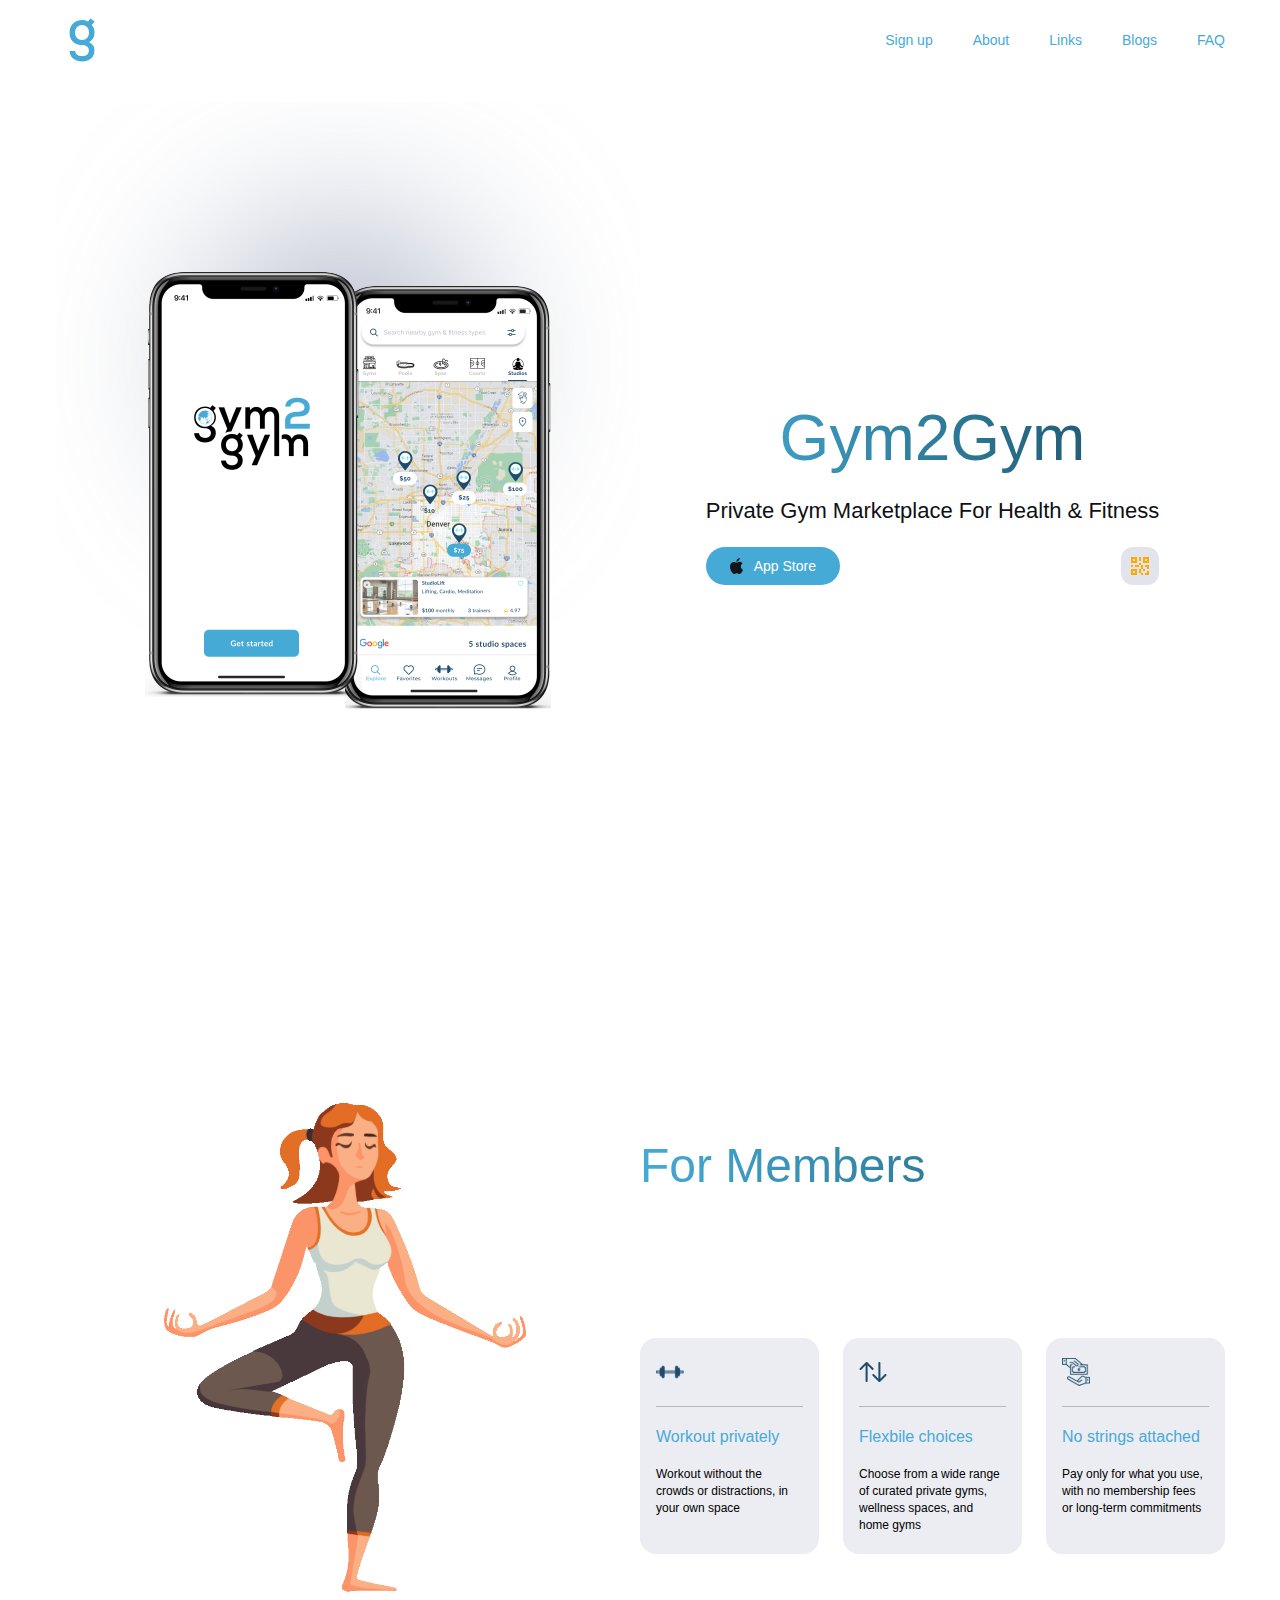
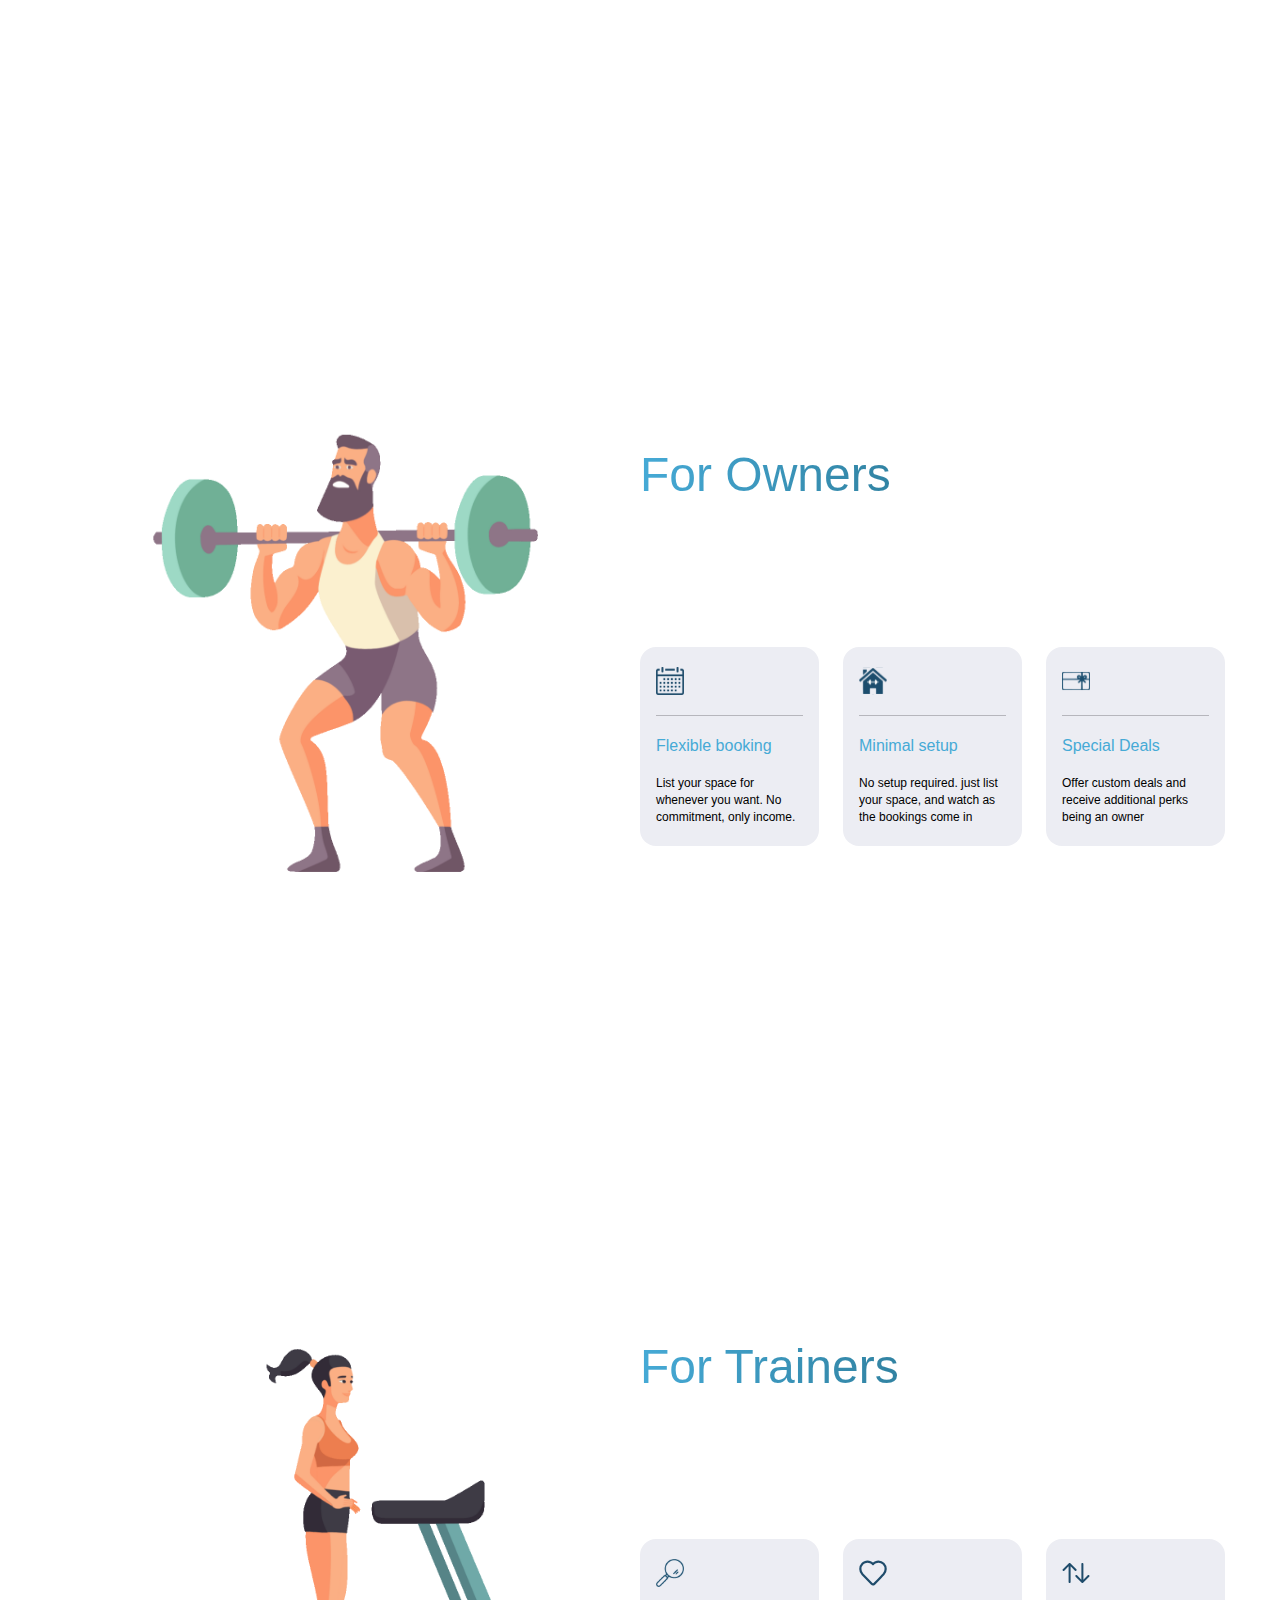
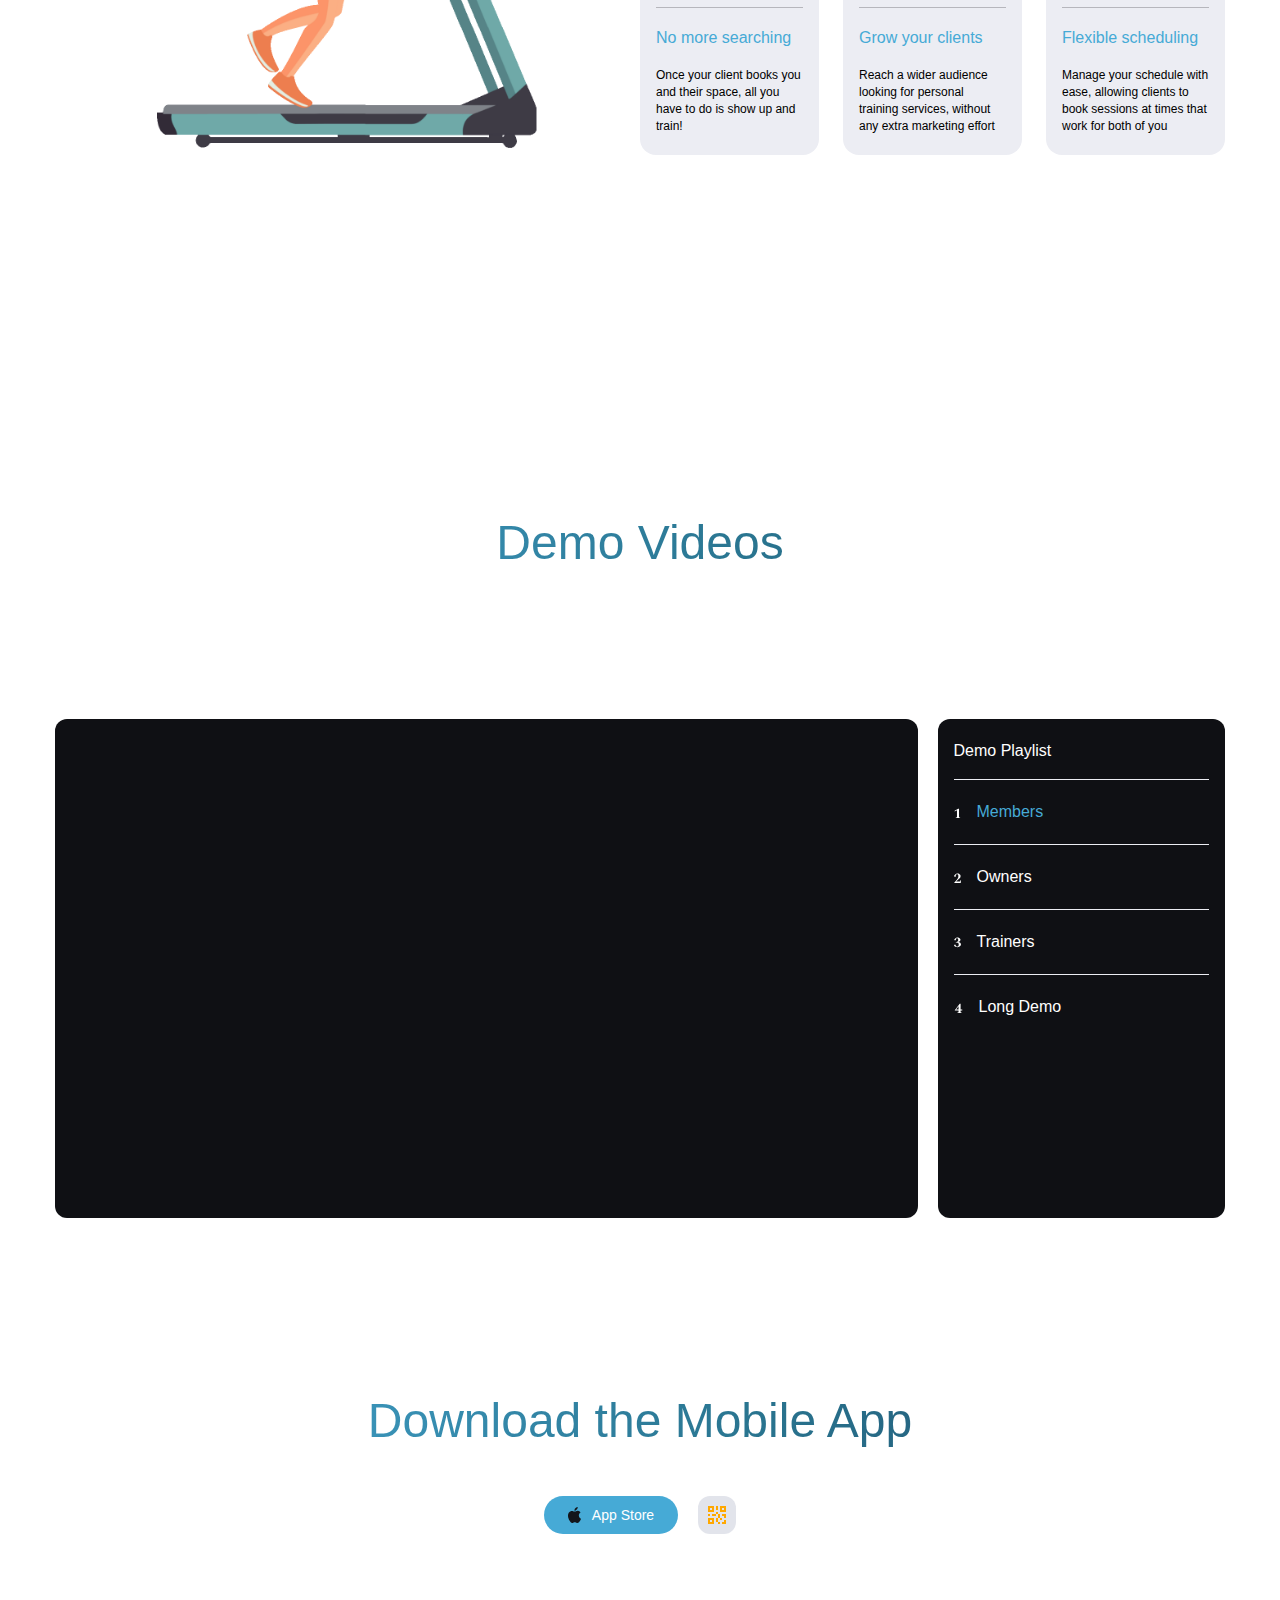
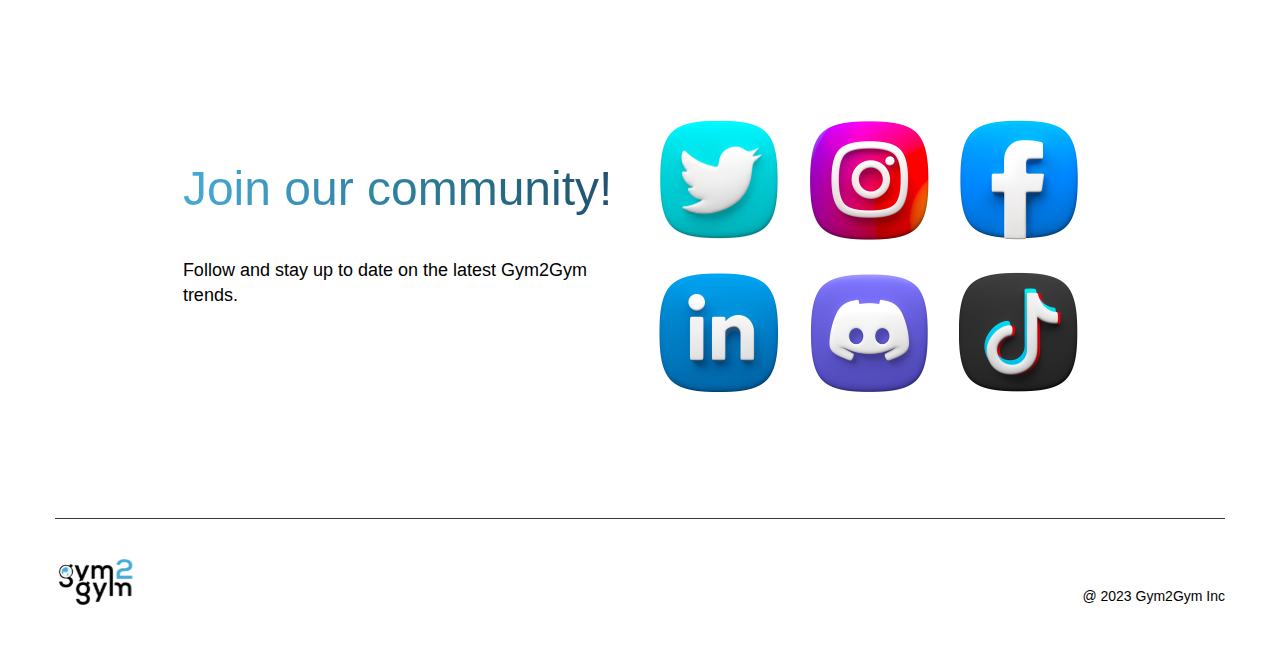
==== commit f34df5ab: "Updates" ====
--- a/index.html
+++ b/index.html
@@ -1 +1 @@
-<!doctype html><html lang="en"><head><meta property="og:title" content="Gym2Gym: Private fitness marketplace"/><meta property="og:description" content="Workout alone, monetize your space and make more training"/><meta property="og:image" content="https://images.squarespace-cdn.com/content/v1/6427b702afe20d4c73bdfea5/cabc0aff-1aff-4edd-b16f-970edc23be40/linktree.png?format=500w"/><meta property="og:url" content="https://draft.gym2gym.com"/><meta property="og:type" content="website"/><meta property="og:site_name" content="Gym2Gym"/><meta charset="utf-8"/><link rel="icon" href="/favicon.ico"/><meta name="viewport" content="width=device-width,initial-scale=1"/><meta name="theme-color" content="#46AAD6"/><link rel="apple-touch-icon" href="/logo192.png"/><link rel="manifest" href="/manifest.json"/><title>Gym2Gym Inc</title><link href="https://fonts.googleapis.com/css?family=IBM+Plex+Sans&display=swap" rel="stylesheet"><script src="https://cdn.jsdelivr.net/npm/jquery@3.4.1/dist/jquery.min.js"></script><link href="/static/css/2.68f0c4ae.chunk.css" rel="stylesheet"><link href="/static/css/main.3af68953.chunk.css" rel="stylesheet"></head><body><noscript>You need to enable JavaScript to run this app.</noscript><div id="root"></div><script>!function(e){function r(r){for(var n,l,f=r[0],i=r[1],a=r[2],c=0,s=[];c<f.length;c++)l=f[c],Object.prototype.hasOwnProperty.call(o,l)&&o[l]&&s.push(o[l][0]),o[l]=0;for(n in i)Object.prototype.hasOwnProperty.call(i,n)&&(e[n]=i[n]);for(p&&p(r);s.length;)s.shift()();return u.push.apply(u,a||[]),t()}function t(){for(var e,r=0;r<u.length;r++){for(var t=u[r],n=!0,f=1;f<t.length;f++){var i=t[f];0!==o[i]&&(n=!1)}n&&(u.splice(r--,1),e=l(l.s=t[0]))}return e}var n={},o={1:0},u=[];function l(r){if(n[r])return n[r].exports;var t=n[r]={i:r,l:!1,exports:{}};return e[r].call(t.exports,t,t.exports,l),t.l=!0,t.exports}l.m=e,l.c=n,l.d=function(e,r,t){l.o(e,r)||Object.defineProperty(e,r,{enumerable:!0,get:t})},l.r=function(e){"undefined"!=typeof Symbol&&Symbol.toStringTag&&Object.defineProperty(e,Symbol.toStringTag,{value:"Module"}),Object.defineProperty(e,"__esModule",{value:!0})},l.t=function(e,r){if(1&r&&(e=l(e)),8&r)return e;if(4&r&&"object"==typeof e&&e&&e.__esModule)return e;var t=Object.create(null);if(l.r(t),Object.defineProperty(t,"default",{enumerable:!0,value:e}),2&r&&"string"!=typeof e)for(var n in e)l.d(t,n,function(r){return e[r]}.bind(null,n));return t},l.n=function(e){var r=e&&e.__esModule?function(){return e.default}:function(){return e};return l.d(r,"a",r),r},l.o=function(e,r){return Object.prototype.hasOwnProperty.call(e,r)},l.p="/";var f=this["webpackJsonpg2g-v2"]=this["webpackJsonpg2g-v2"]||[],i=f.push.bind(f);f.push=r,f=f.slice();for(var a=0;a<f.length;a++)r(f[a]);var p=i;t()}([])</script><script src="/static/js/2.d4641052.chunk.js"></script><script src="/static/js/main.0b559475.chunk.js"></script></body></html>+<!doctype html><html lang="en"><head><meta property="og:title" content="Gym2Gym: Private fitness marketplace"/><meta property="og:description" content="Workout alone, monetize your space and make more training"/><meta property="og:image" content="https://images.squarespace-cdn.com/content/v1/6427b702afe20d4c73bdfea5/1a62b013-89cb-4548-8600-c1f3d5107603/g2g_app.png?format=500w"/><meta property="og:url" content="https://gym2gym.com"/><meta property="og:type" content="website"/><meta property="og:site_name" content="Gym2Gym"/><meta charset="utf-8"/><link rel="icon" href="/favicon.ico"/><meta name="viewport" content="width=device-width,initial-scale=1"/><meta name="theme-color" content="#46AAD6"/><link rel="apple-touch-icon" href="/logo192.png"/><link rel="manifest" href="/manifest.json"/><title>Gym2Gym Inc</title><link href="https://fonts.googleapis.com/css?family=IBM+Plex+Sans&display=swap" rel="stylesheet"><script src="https://cdn.jsdelivr.net/npm/jquery@3.4.1/dist/jquery.min.js"></script><link href="/static/css/2.68f0c4ae.chunk.css" rel="stylesheet"><link href="/static/css/main.3af68953.chunk.css" rel="stylesheet"></head><body><noscript>You need to enable JavaScript to run this app.</noscript><div id="root"></div><script>!function(e){function r(r){for(var n,l,f=r[0],i=r[1],a=r[2],c=0,s=[];c<f.length;c++)l=f[c],Object.prototype.hasOwnProperty.call(o,l)&&o[l]&&s.push(o[l][0]),o[l]=0;for(n in i)Object.prototype.hasOwnProperty.call(i,n)&&(e[n]=i[n]);for(p&&p(r);s.length;)s.shift()();return u.push.apply(u,a||[]),t()}function t(){for(var e,r=0;r<u.length;r++){for(var t=u[r],n=!0,f=1;f<t.length;f++){var i=t[f];0!==o[i]&&(n=!1)}n&&(u.splice(r--,1),e=l(l.s=t[0]))}return e}var n={},o={1:0},u=[];function l(r){if(n[r])return n[r].exports;var t=n[r]={i:r,l:!1,exports:{}};return e[r].call(t.exports,t,t.exports,l),t.l=!0,t.exports}l.m=e,l.c=n,l.d=function(e,r,t){l.o(e,r)||Object.defineProperty(e,r,{enumerable:!0,get:t})},l.r=function(e){"undefined"!=typeof Symbol&&Symbol.toStringTag&&Object.defineProperty(e,Symbol.toStringTag,{value:"Module"}),Object.defineProperty(e,"__esModule",{value:!0})},l.t=function(e,r){if(1&r&&(e=l(e)),8&r)return e;if(4&r&&"object"==typeof e&&e&&e.__esModule)return e;var t=Object.create(null);if(l.r(t),Object.defineProperty(t,"default",{enumerable:!0,value:e}),2&r&&"string"!=typeof e)for(var n in e)l.d(t,n,function(r){return e[r]}.bind(null,n));return t},l.n=function(e){var r=e&&e.__esModule?function(){return e.default}:function(){return e};return l.d(r,"a",r),r},l.o=function(e,r){return Object.prototype.hasOwnProperty.call(e,r)},l.p="/";var f=this["webpackJsonpg2g-v2"]=this["webpackJsonpg2g-v2"]||[],i=f.push.bind(f);f.push=r,f=f.slice();for(var a=0;a<f.length;a++)r(f[a]);var p=i;t()}([])</script><script src="/static/js/2.d4641052.chunk.js"></script><script src="/static/js/main.1661dee0.chunk.js"></script></body></html>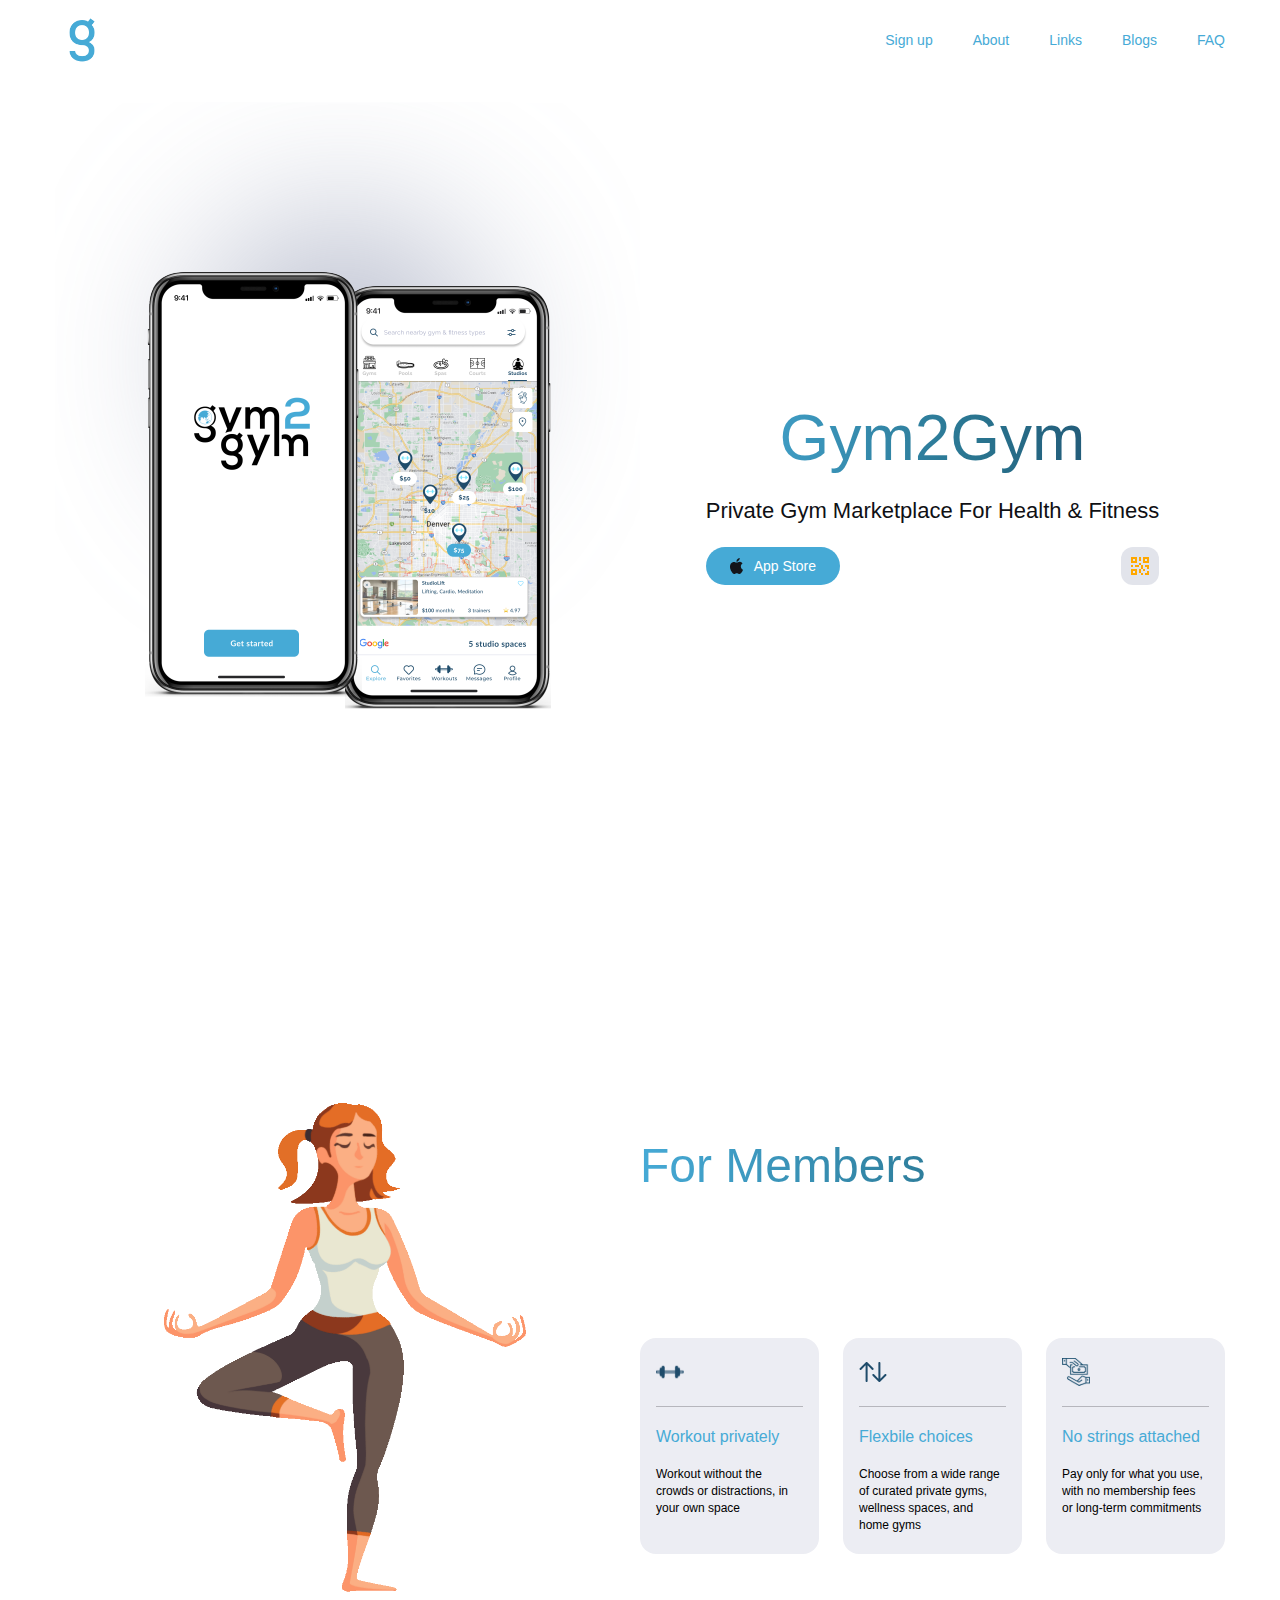
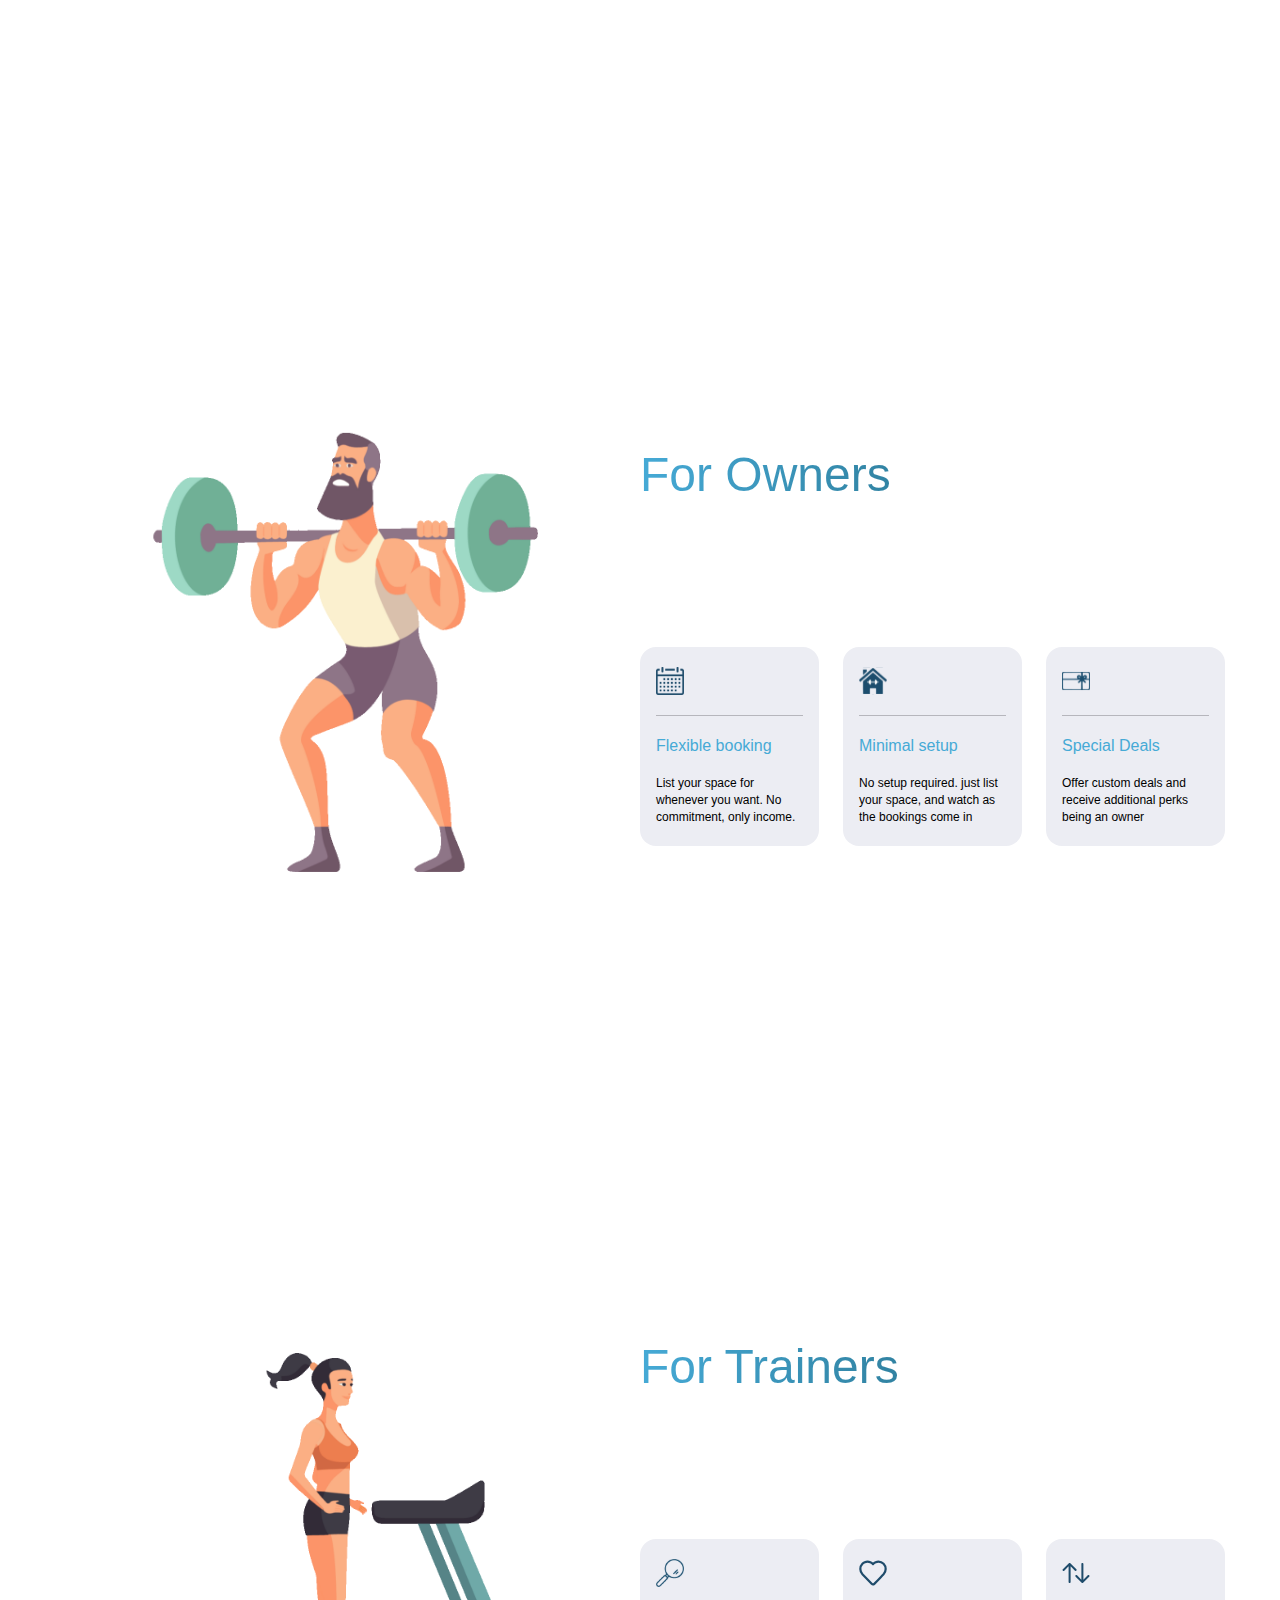
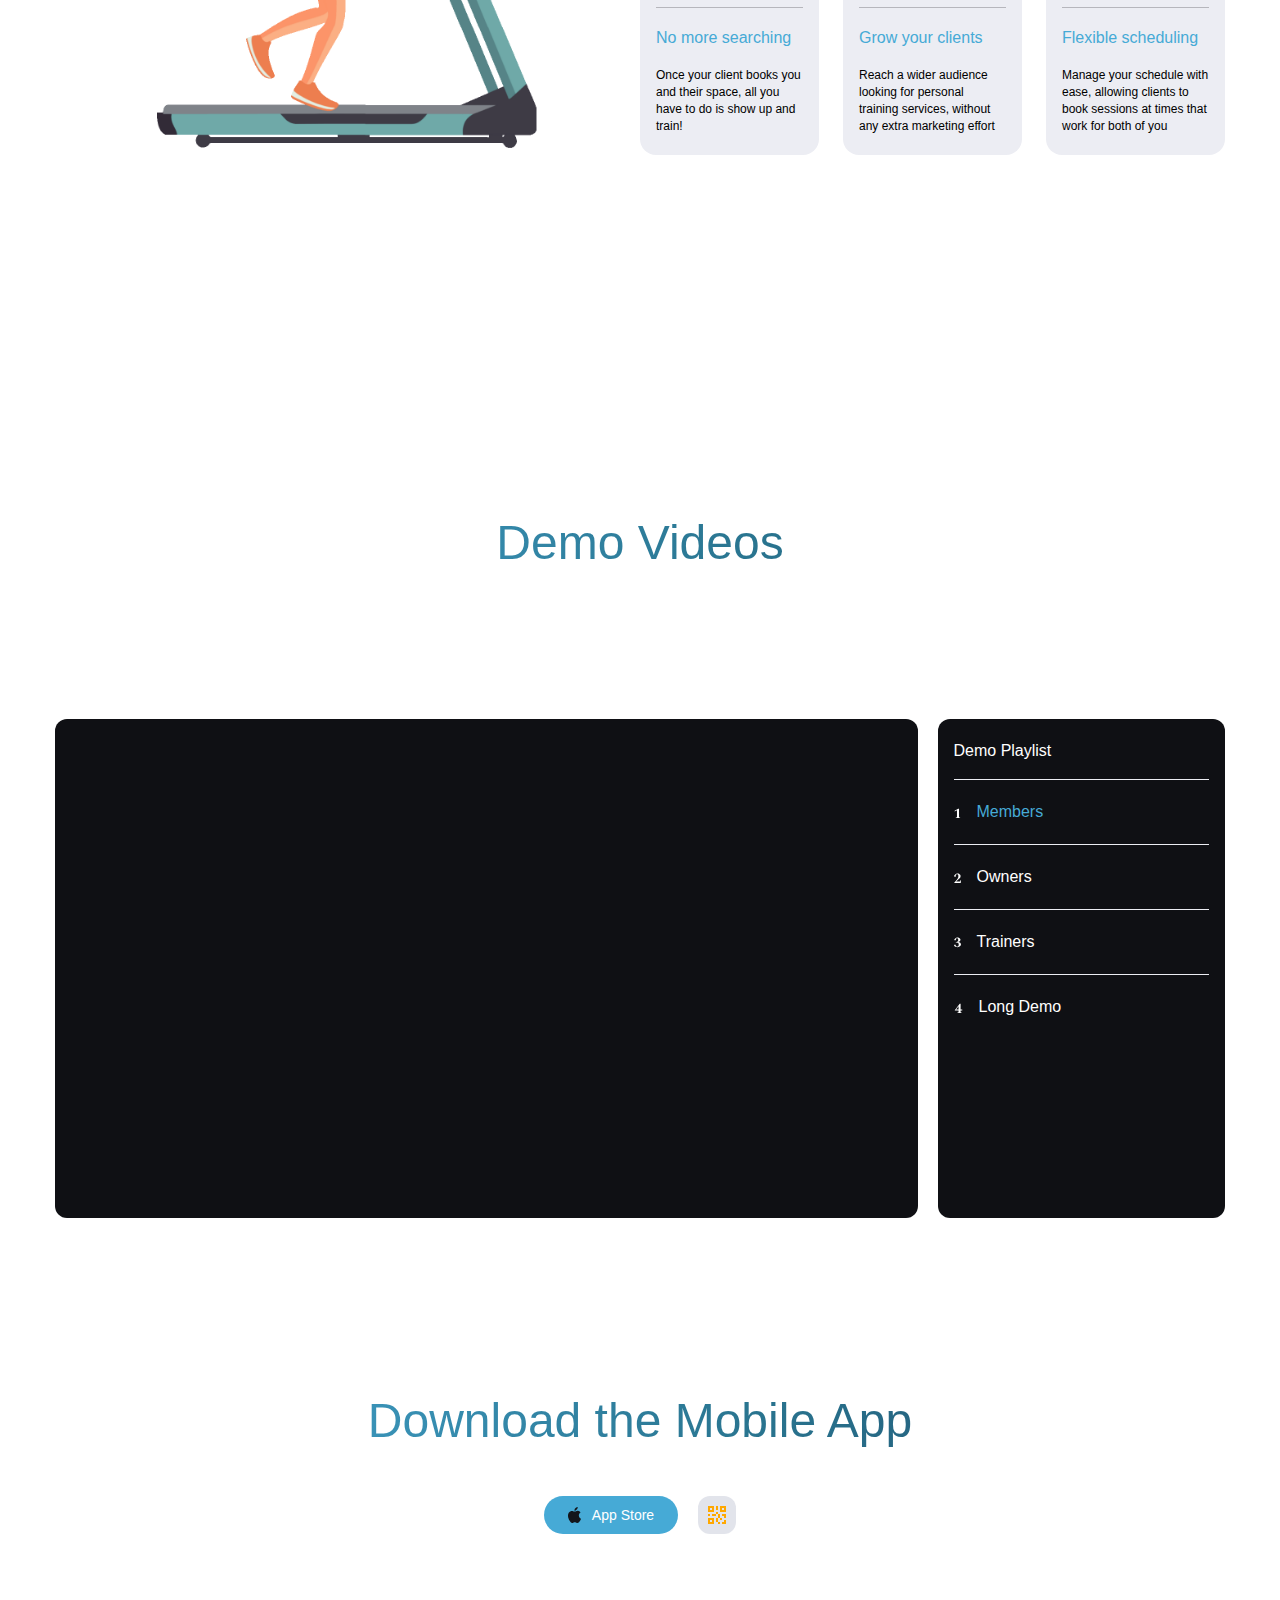
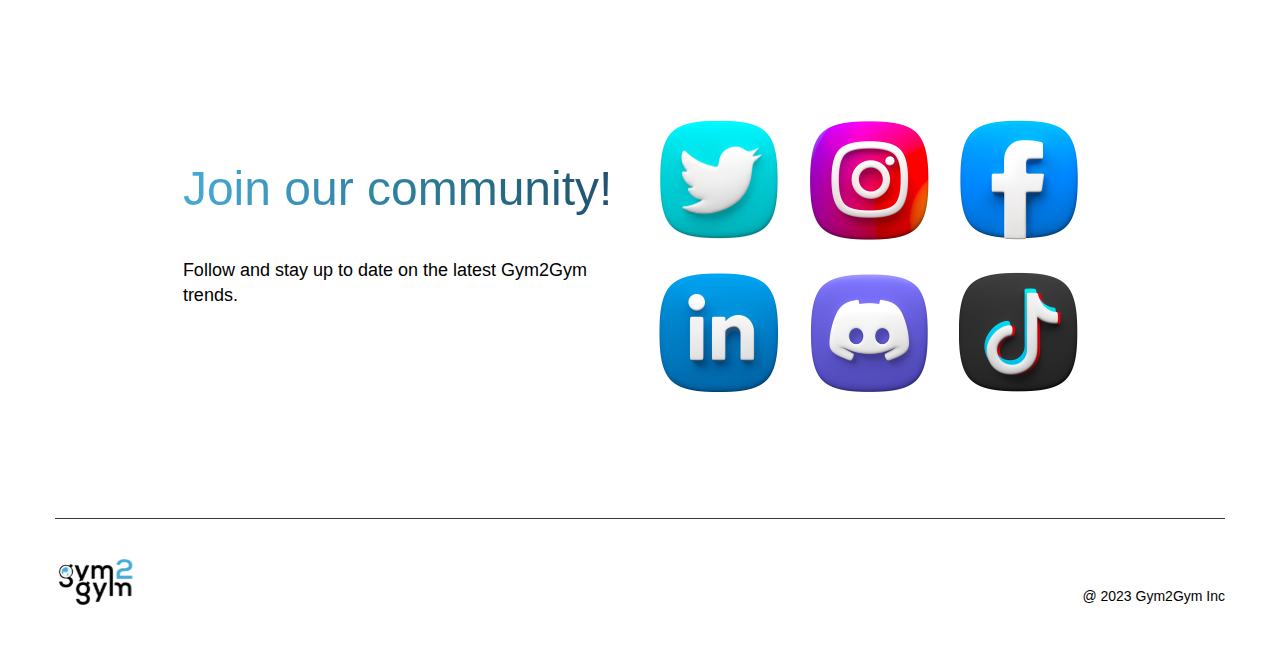
==== commit 2797b3f5: "Updates" ====
--- a/index.html
+++ b/index.html
@@ -1 +1 @@
-<!doctype html><html lang="en"><head><meta property="og:title" content="Gym2Gym: Private fitness marketplace"/><meta property="og:description" content="Workout alone, monetize your space and make more training"/><meta property="og:image" content="https://images.squarespace-cdn.com/content/v1/6427b702afe20d4c73bdfea5/1a62b013-89cb-4548-8600-c1f3d5107603/g2g_app.png?format=500w"/><meta property="og:url" content="https://gym2gym.com"/><meta property="og:type" content="website"/><meta property="og:site_name" content="Gym2Gym"/><meta charset="utf-8"/><link rel="icon" href="/favicon.ico"/><meta name="viewport" content="width=device-width,initial-scale=1"/><meta name="theme-color" content="#46AAD6"/><link rel="apple-touch-icon" href="/logo192.png"/><link rel="manifest" href="/manifest.json"/><title>Gym2Gym Inc</title><link href="https://fonts.googleapis.com/css?family=IBM+Plex+Sans&display=swap" rel="stylesheet"><script src="https://cdn.jsdelivr.net/npm/jquery@3.4.1/dist/jquery.min.js"></script><link href="/static/css/2.68f0c4ae.chunk.css" rel="stylesheet"><link href="/static/css/main.3af68953.chunk.css" rel="stylesheet"></head><body><noscript>You need to enable JavaScript to run this app.</noscript><div id="root"></div><script>!function(e){function r(r){for(var n,l,f=r[0],i=r[1],a=r[2],c=0,s=[];c<f.length;c++)l=f[c],Object.prototype.hasOwnProperty.call(o,l)&&o[l]&&s.push(o[l][0]),o[l]=0;for(n in i)Object.prototype.hasOwnProperty.call(i,n)&&(e[n]=i[n]);for(p&&p(r);s.length;)s.shift()();return u.push.apply(u,a||[]),t()}function t(){for(var e,r=0;r<u.length;r++){for(var t=u[r],n=!0,f=1;f<t.length;f++){var i=t[f];0!==o[i]&&(n=!1)}n&&(u.splice(r--,1),e=l(l.s=t[0]))}return e}var n={},o={1:0},u=[];function l(r){if(n[r])return n[r].exports;var t=n[r]={i:r,l:!1,exports:{}};return e[r].call(t.exports,t,t.exports,l),t.l=!0,t.exports}l.m=e,l.c=n,l.d=function(e,r,t){l.o(e,r)||Object.defineProperty(e,r,{enumerable:!0,get:t})},l.r=function(e){"undefined"!=typeof Symbol&&Symbol.toStringTag&&Object.defineProperty(e,Symbol.toStringTag,{value:"Module"}),Object.defineProperty(e,"__esModule",{value:!0})},l.t=function(e,r){if(1&r&&(e=l(e)),8&r)return e;if(4&r&&"object"==typeof e&&e&&e.__esModule)return e;var t=Object.create(null);if(l.r(t),Object.defineProperty(t,"default",{enumerable:!0,value:e}),2&r&&"string"!=typeof e)for(var n in e)l.d(t,n,function(r){return e[r]}.bind(null,n));return t},l.n=function(e){var r=e&&e.__esModule?function(){return e.default}:function(){return e};return l.d(r,"a",r),r},l.o=function(e,r){return Object.prototype.hasOwnProperty.call(e,r)},l.p="/";var f=this["webpackJsonpg2g-v2"]=this["webpackJsonpg2g-v2"]||[],i=f.push.bind(f);f.push=r,f=f.slice();for(var a=0;a<f.length;a++)r(f[a]);var p=i;t()}([])</script><script src="/static/js/2.d4641052.chunk.js"></script><script src="/static/js/main.1661dee0.chunk.js"></script></body></html>+<!doctype html><html lang="en"><head><meta property="og:title" content="Gym2Gym: Private fitness marketplace"/><meta property="og:description" content="Workout alone, monetize your space and make more training"/><meta property="og:image" content="https://images.squarespace-cdn.com/content/v1/6427b702afe20d4c73bdfea5/1a62b013-89cb-4548-8600-c1f3d5107603/g2g_app.png?format=500w"/><meta property="og:url" content="https://gym2gym.com"/><meta property="og:type" content="website"/><meta property="og:site_name" content="Gym2Gym"/><meta charset="utf-8"/><link rel="icon" href="/favicon.ico"/><meta name="viewport" content="width=device-width,initial-scale=1"/><meta name="theme-color" content="#46AAD6"/><link rel="apple-touch-icon" href="/logo192.png"/><link rel="manifest" href="/manifest.json"/><title>Gym2Gym Inc</title><link href="https://fonts.googleapis.com/css?family=IBM+Plex+Sans&display=swap" rel="stylesheet"><script src="https://cdn.jsdelivr.net/npm/jquery@3.4.1/dist/jquery.min.js"></script><link href="/static/css/2.68f0c4ae.chunk.css" rel="stylesheet"><link href="/static/css/main.4e25cb79.chunk.css" rel="stylesheet"></head><body><noscript>You need to enable JavaScript to run this app.</noscript><div id="root"></div><script>!function(e){function r(r){for(var n,l,f=r[0],i=r[1],a=r[2],c=0,s=[];c<f.length;c++)l=f[c],Object.prototype.hasOwnProperty.call(o,l)&&o[l]&&s.push(o[l][0]),o[l]=0;for(n in i)Object.prototype.hasOwnProperty.call(i,n)&&(e[n]=i[n]);for(p&&p(r);s.length;)s.shift()();return u.push.apply(u,a||[]),t()}function t(){for(var e,r=0;r<u.length;r++){for(var t=u[r],n=!0,f=1;f<t.length;f++){var i=t[f];0!==o[i]&&(n=!1)}n&&(u.splice(r--,1),e=l(l.s=t[0]))}return e}var n={},o={1:0},u=[];function l(r){if(n[r])return n[r].exports;var t=n[r]={i:r,l:!1,exports:{}};return e[r].call(t.exports,t,t.exports,l),t.l=!0,t.exports}l.m=e,l.c=n,l.d=function(e,r,t){l.o(e,r)||Object.defineProperty(e,r,{enumerable:!0,get:t})},l.r=function(e){"undefined"!=typeof Symbol&&Symbol.toStringTag&&Object.defineProperty(e,Symbol.toStringTag,{value:"Module"}),Object.defineProperty(e,"__esModule",{value:!0})},l.t=function(e,r){if(1&r&&(e=l(e)),8&r)return e;if(4&r&&"object"==typeof e&&e&&e.__esModule)return e;var t=Object.create(null);if(l.r(t),Object.defineProperty(t,"default",{enumerable:!0,value:e}),2&r&&"string"!=typeof e)for(var n in e)l.d(t,n,function(r){return e[r]}.bind(null,n));return t},l.n=function(e){var r=e&&e.__esModule?function(){return e.default}:function(){return e};return l.d(r,"a",r),r},l.o=function(e,r){return Object.prototype.hasOwnProperty.call(e,r)},l.p="/";var f=this["webpackJsonpg2g-v2"]=this["webpackJsonpg2g-v2"]||[],i=f.push.bind(f);f.push=r,f=f.slice();for(var a=0;a<f.length;a++)r(f[a]);var p=i;t()}([])</script><script src="/static/js/2.846b753a.chunk.js"></script><script src="/static/js/main.e1235110.chunk.js"></script></body></html>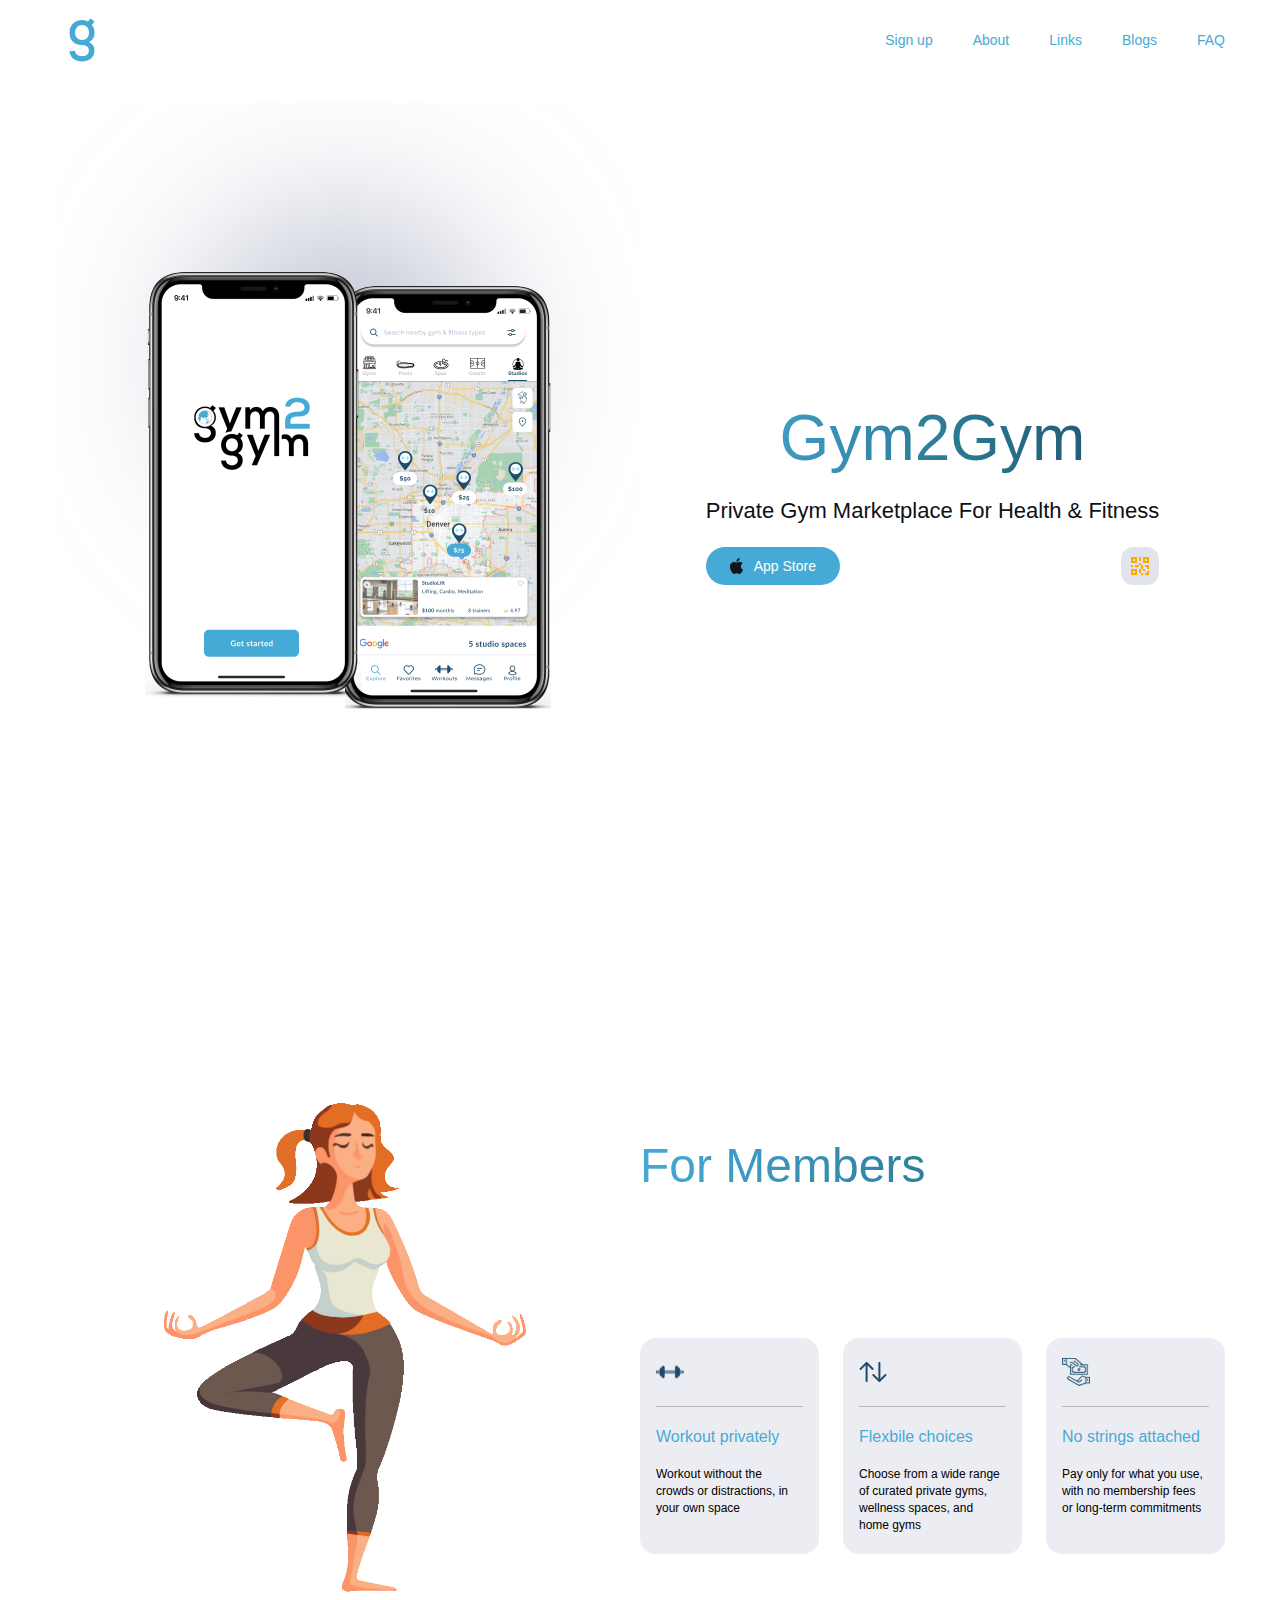
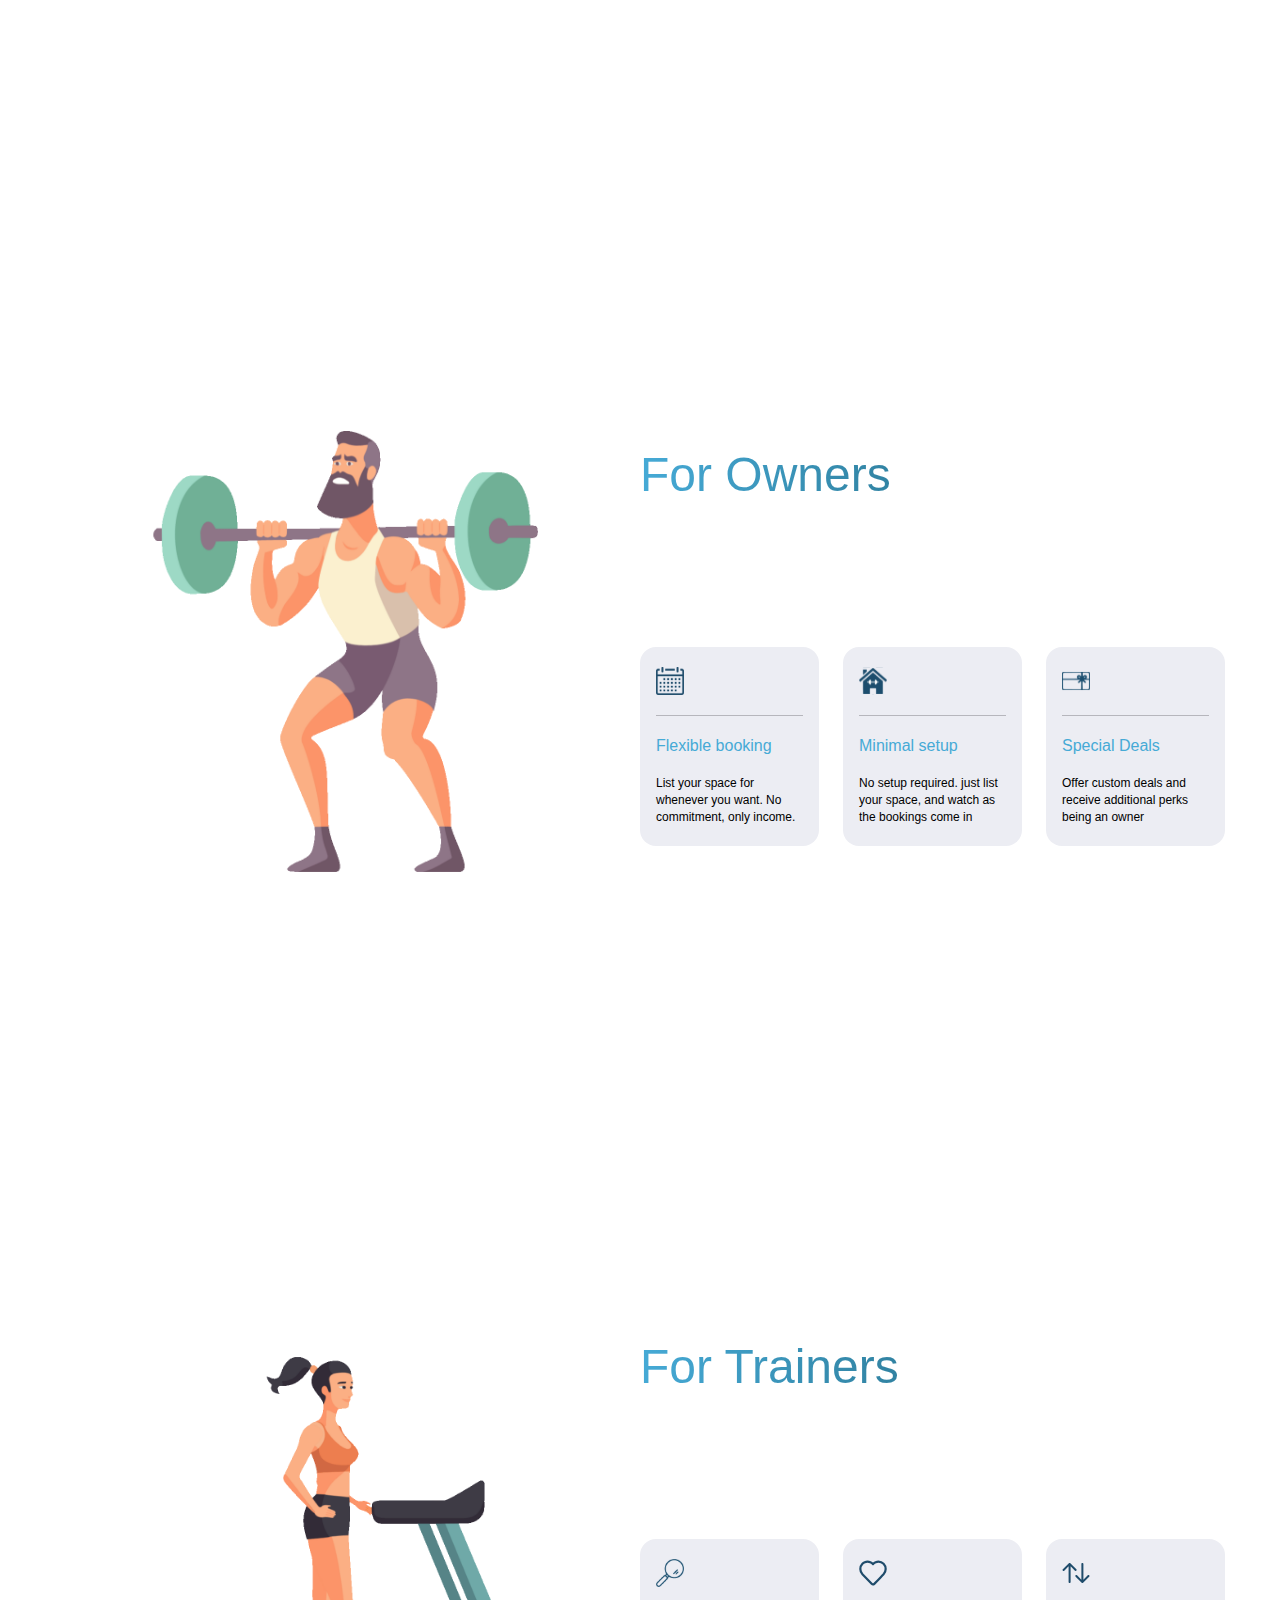
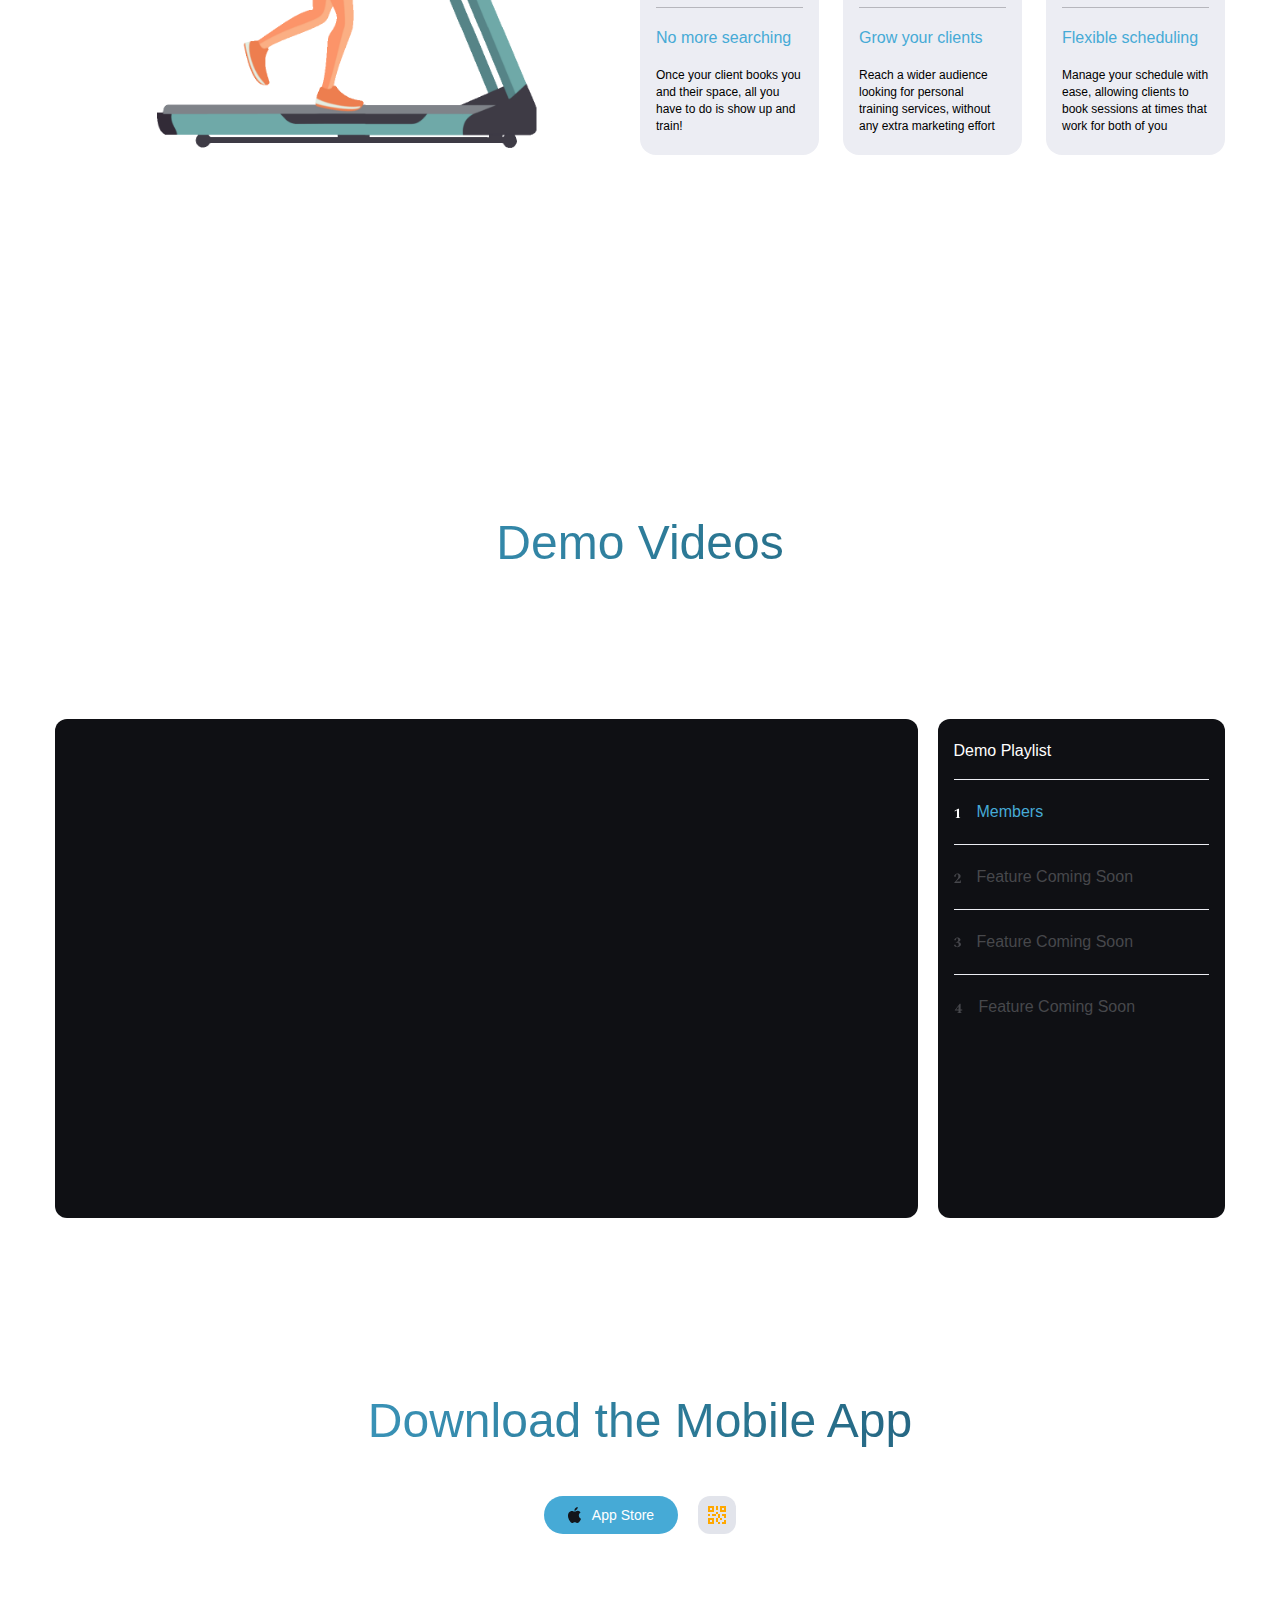
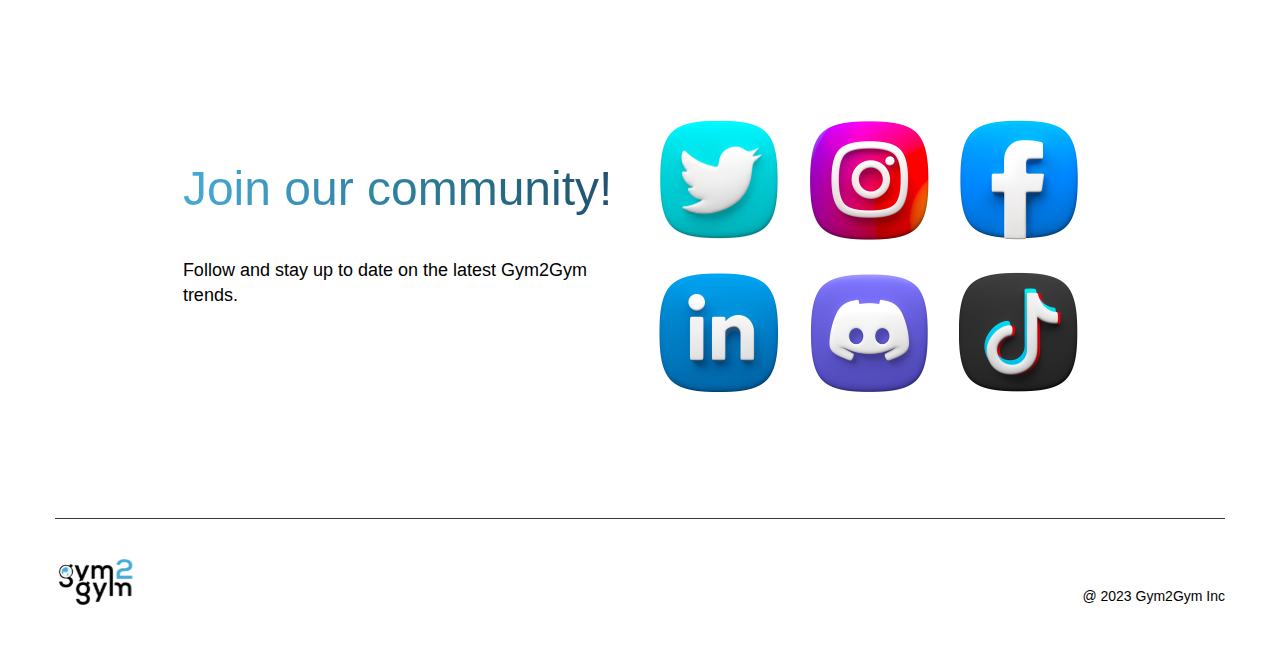
==== commit 4e419062: "Updates" ====
--- a/index.html
+++ b/index.html
@@ -1 +1 @@
-<!doctype html><html lang="en"><head><meta property="og:title" content="Gym2Gym: Private fitness marketplace"/><meta property="og:description" content="Workout alone, monetize your space and make more training"/><meta property="og:image" content="https://images.squarespace-cdn.com/content/v1/6427b702afe20d4c73bdfea5/1a62b013-89cb-4548-8600-c1f3d5107603/g2g_app.png?format=500w"/><meta property="og:url" content="https://gym2gym.com"/><meta property="og:type" content="website"/><meta property="og:site_name" content="Gym2Gym"/><meta charset="utf-8"/><link rel="icon" href="/favicon.ico"/><meta name="viewport" content="width=device-width,initial-scale=1"/><meta name="theme-color" content="#46AAD6"/><link rel="apple-touch-icon" href="/logo192.png"/><link rel="manifest" href="/manifest.json"/><title>Gym2Gym Inc</title><link href="https://fonts.googleapis.com/css?family=IBM+Plex+Sans&display=swap" rel="stylesheet"><script src="https://cdn.jsdelivr.net/npm/jquery@3.4.1/dist/jquery.min.js"></script><link href="/static/css/2.68f0c4ae.chunk.css" rel="stylesheet"><link href="/static/css/main.4e25cb79.chunk.css" rel="stylesheet"></head><body><noscript>You need to enable JavaScript to run this app.</noscript><div id="root"></div><script>!function(e){function r(r){for(var n,l,f=r[0],i=r[1],a=r[2],c=0,s=[];c<f.length;c++)l=f[c],Object.prototype.hasOwnProperty.call(o,l)&&o[l]&&s.push(o[l][0]),o[l]=0;for(n in i)Object.prototype.hasOwnProperty.call(i,n)&&(e[n]=i[n]);for(p&&p(r);s.length;)s.shift()();return u.push.apply(u,a||[]),t()}function t(){for(var e,r=0;r<u.length;r++){for(var t=u[r],n=!0,f=1;f<t.length;f++){var i=t[f];0!==o[i]&&(n=!1)}n&&(u.splice(r--,1),e=l(l.s=t[0]))}return e}var n={},o={1:0},u=[];function l(r){if(n[r])return n[r].exports;var t=n[r]={i:r,l:!1,exports:{}};return e[r].call(t.exports,t,t.exports,l),t.l=!0,t.exports}l.m=e,l.c=n,l.d=function(e,r,t){l.o(e,r)||Object.defineProperty(e,r,{enumerable:!0,get:t})},l.r=function(e){"undefined"!=typeof Symbol&&Symbol.toStringTag&&Object.defineProperty(e,Symbol.toStringTag,{value:"Module"}),Object.defineProperty(e,"__esModule",{value:!0})},l.t=function(e,r){if(1&r&&(e=l(e)),8&r)return e;if(4&r&&"object"==typeof e&&e&&e.__esModule)return e;var t=Object.create(null);if(l.r(t),Object.defineProperty(t,"default",{enumerable:!0,value:e}),2&r&&"string"!=typeof e)for(var n in e)l.d(t,n,function(r){return e[r]}.bind(null,n));return t},l.n=function(e){var r=e&&e.__esModule?function(){return e.default}:function(){return e};return l.d(r,"a",r),r},l.o=function(e,r){return Object.prototype.hasOwnProperty.call(e,r)},l.p="/";var f=this["webpackJsonpg2g-v2"]=this["webpackJsonpg2g-v2"]||[],i=f.push.bind(f);f.push=r,f=f.slice();for(var a=0;a<f.length;a++)r(f[a]);var p=i;t()}([])</script><script src="/static/js/2.846b753a.chunk.js"></script><script src="/static/js/main.e1235110.chunk.js"></script></body></html>+<!doctype html><html lang="en"><head><meta property="og:title" content="Gym2Gym: Private fitness marketplace"/><meta property="og:description" content="Workout alone, monetize your space and make more training"/><meta property="og:image" content="https://images.squarespace-cdn.com/content/v1/6427b702afe20d4c73bdfea5/1a62b013-89cb-4548-8600-c1f3d5107603/g2g_app.png?format=500w"/><meta property="og:url" content="https://gym2gym.com"/><meta property="og:type" content="website"/><meta property="og:site_name" content="Gym2Gym"/><meta charset="utf-8"/><link rel="icon" href="/favicon.ico"/><meta name="viewport" content="width=device-width,initial-scale=1"/><meta name="theme-color" content="#46AAD6"/><link rel="apple-touch-icon" href="/logo192.png"/><link rel="manifest" href="/manifest.json"/><title>Gym2Gym Inc</title><link href="https://fonts.googleapis.com/css?family=IBM+Plex+Sans&display=swap" rel="stylesheet"><script src="https://cdn.jsdelivr.net/npm/jquery@3.4.1/dist/jquery.min.js"></script><link href="/static/css/2.68f0c4ae.chunk.css" rel="stylesheet"><link href="/static/css/main.4987cec5.chunk.css" rel="stylesheet"></head><body><noscript>You need to enable JavaScript to run this app.</noscript><div id="root"></div><script>!function(e){function r(r){for(var n,l,f=r[0],i=r[1],a=r[2],c=0,s=[];c<f.length;c++)l=f[c],Object.prototype.hasOwnProperty.call(o,l)&&o[l]&&s.push(o[l][0]),o[l]=0;for(n in i)Object.prototype.hasOwnProperty.call(i,n)&&(e[n]=i[n]);for(p&&p(r);s.length;)s.shift()();return u.push.apply(u,a||[]),t()}function t(){for(var e,r=0;r<u.length;r++){for(var t=u[r],n=!0,f=1;f<t.length;f++){var i=t[f];0!==o[i]&&(n=!1)}n&&(u.splice(r--,1),e=l(l.s=t[0]))}return e}var n={},o={1:0},u=[];function l(r){if(n[r])return n[r].exports;var t=n[r]={i:r,l:!1,exports:{}};return e[r].call(t.exports,t,t.exports,l),t.l=!0,t.exports}l.m=e,l.c=n,l.d=function(e,r,t){l.o(e,r)||Object.defineProperty(e,r,{enumerable:!0,get:t})},l.r=function(e){"undefined"!=typeof Symbol&&Symbol.toStringTag&&Object.defineProperty(e,Symbol.toStringTag,{value:"Module"}),Object.defineProperty(e,"__esModule",{value:!0})},l.t=function(e,r){if(1&r&&(e=l(e)),8&r)return e;if(4&r&&"object"==typeof e&&e&&e.__esModule)return e;var t=Object.create(null);if(l.r(t),Object.defineProperty(t,"default",{enumerable:!0,value:e}),2&r&&"string"!=typeof e)for(var n in e)l.d(t,n,function(r){return e[r]}.bind(null,n));return t},l.n=function(e){var r=e&&e.__esModule?function(){return e.default}:function(){return e};return l.d(r,"a",r),r},l.o=function(e,r){return Object.prototype.hasOwnProperty.call(e,r)},l.p="/";var f=this["webpackJsonpg2g-v2"]=this["webpackJsonpg2g-v2"]||[],i=f.push.bind(f);f.push=r,f=f.slice();for(var a=0;a<f.length;a++)r(f[a]);var p=i;t()}([])</script><script src="/static/js/2.846b753a.chunk.js"></script><script src="/static/js/main.697b55cc.chunk.js"></script></body></html>